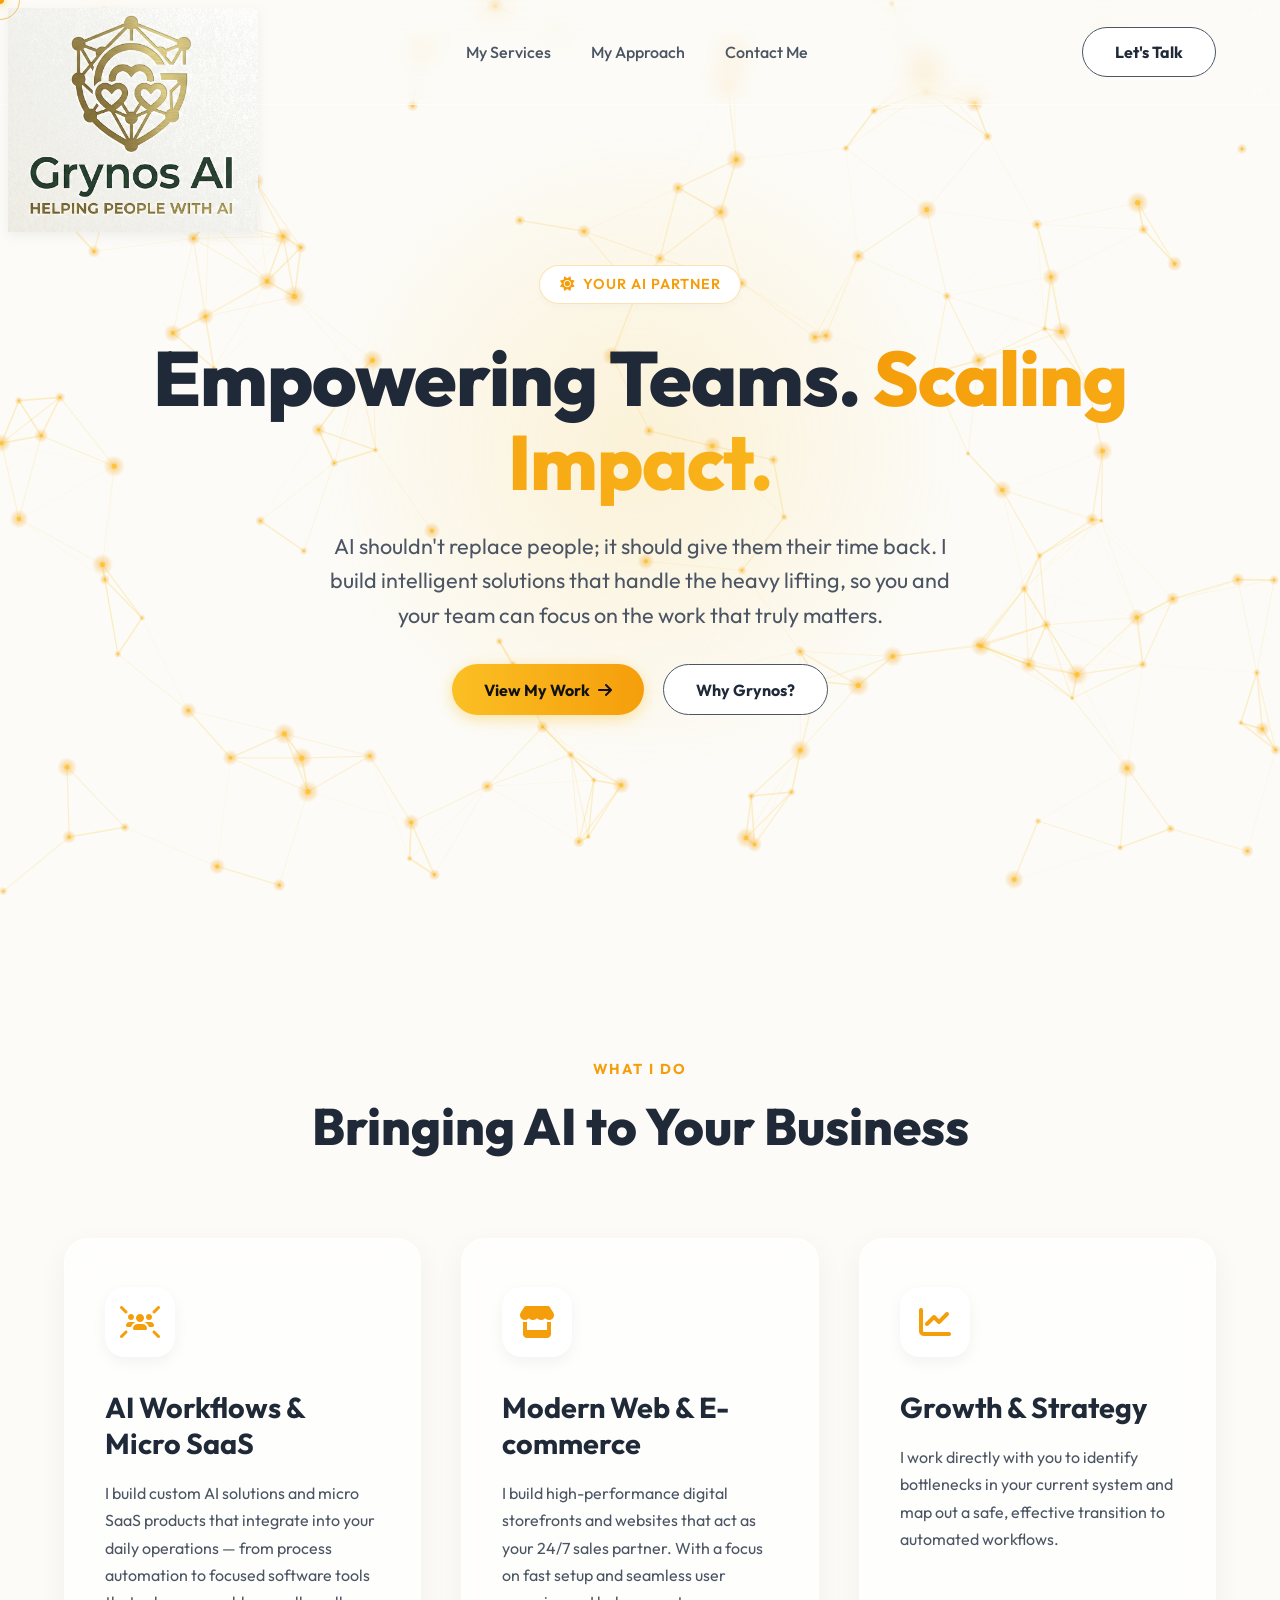
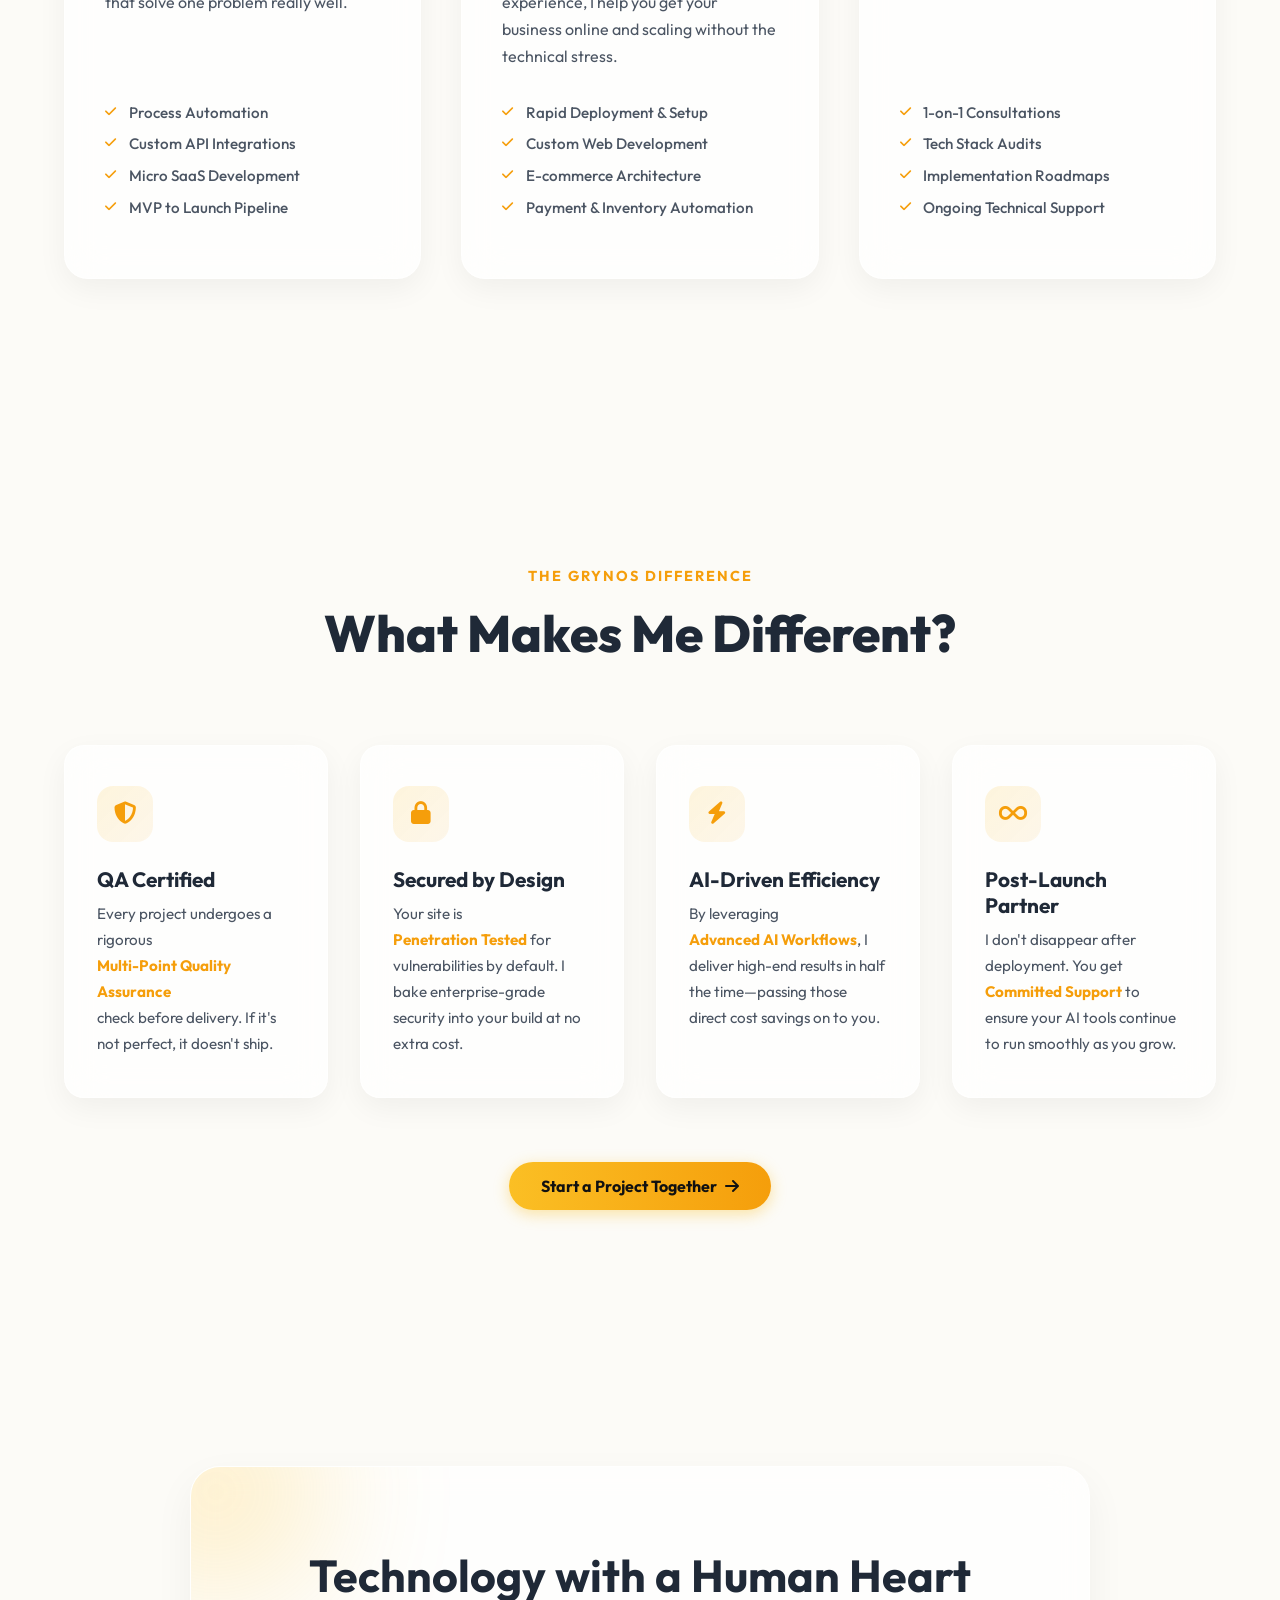
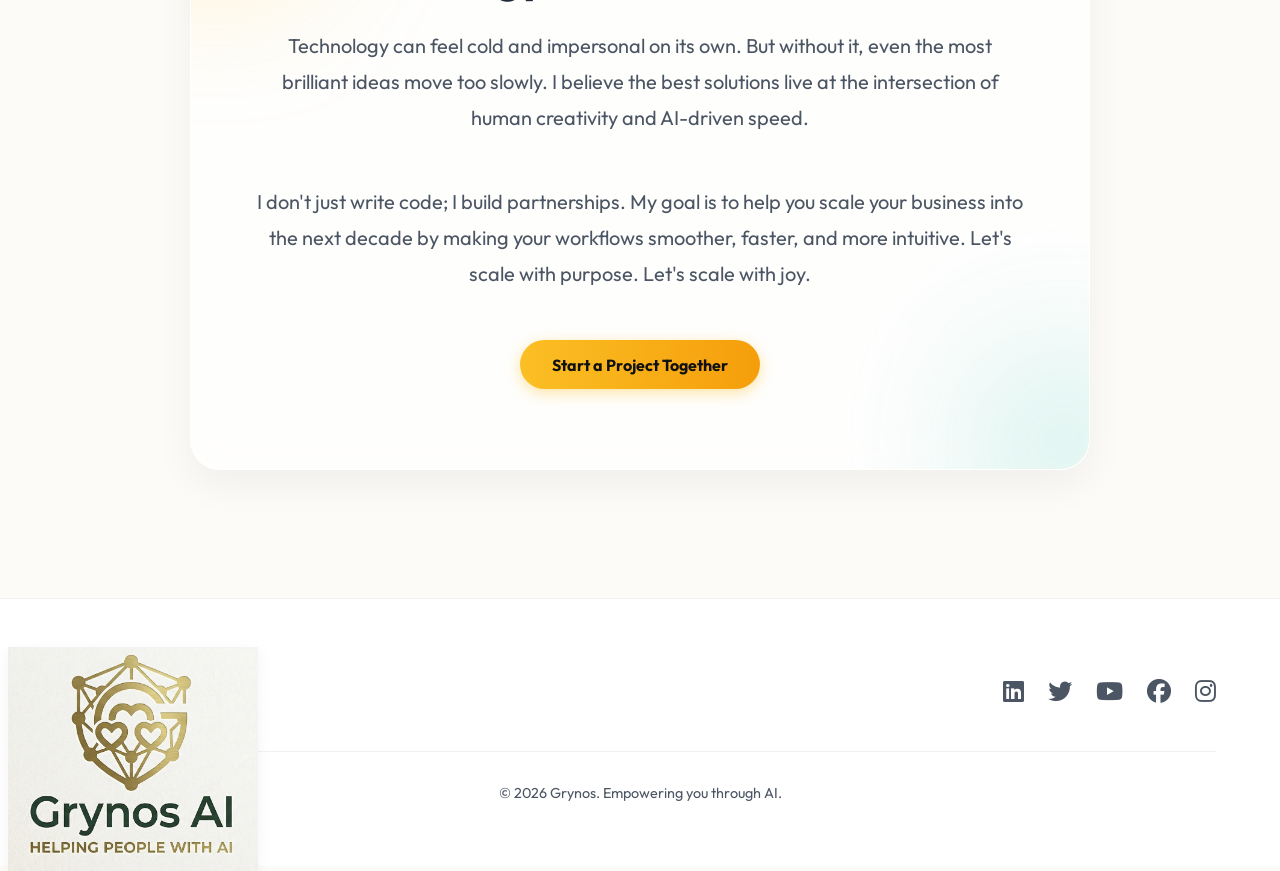
==== Grynos/index.html @ 3d921907 "feat: implemented fully transparent logo image asset and removed CSS blend mode hacks" ====
<!DOCTYPE html>
<html lang="en">

<head>
    <meta charset="UTF-8">
    <meta name="viewport" content="width=device-width, initial-scale=1.0">
    <title>Grynos | Helping People with AI</title>
    <meta name="description"
        content="Grynos helps businesses scale with custom AI automation, modern web development, and growth strategy. Build smarter, grow faster.">
    <meta name="author" content="Grynos">
    <!-- Open Graph -->
    <meta property="og:title" content="Grynos | Helping People with AI">
    <meta property="og:description"
        content="Custom AI automation, modern web development, and growth strategy to help your business scale.">
    <meta property="og:type" content="website">
    <meta property="og:url" content="https://grynos.info">
    <!-- Twitter Card -->
    <meta name="twitter:card" content="summary_large_image">
    <meta name="twitter:title" content="Grynos | Helping People with AI">
    <meta name="twitter:description"
        content="Custom AI automation, modern web development, and growth strategy to help your business scale.">
    <meta property="og:image" content="https://grynos.info/og-image.png">
    <meta name="twitter:image" content="https://grynos.info/og-image.png">
    <link rel="canonical" href="https://grynos.info">
    <link rel="icon" type="image/png" href="grynos-favicon-transparent.png">
    <meta name="keywords"
        content="AI automation, web development, micro SaaS, e-commerce, business growth, Philippines, AI consultant">
    <link rel="stylesheet" href="styles.css?v=5">
    <script type="application/ld+json">
    {
        "@context": "https://schema.org",
        "@type": "ProfessionalService",
        "name": "Grynos",
        "url": "https://grynos.info",
        "description": "Custom AI automation, modern web development, and growth strategy to help your business scale.",
        "serviceType": ["AI Automation", "Web Development", "Micro SaaS", "E-commerce", "Growth Strategy"],
        "areaServed": "Worldwide"
    }
    </script>
    <!-- Fonts -->
    <link href="https://fonts.googleapis.com/css2?family=Outfit:wght@300;400;500;600;700;800&display=swap"
        rel="stylesheet">
    <!-- Font Awesome -->
    <link rel="stylesheet" href="https://cdnjs.cloudflare.com/ajax/libs/font-awesome/6.4.0/css/all.min.css"
        integrity="sha512-iecdLmaskl7CVkqkXNQ/ZH/XLlvWZOJyj7Yy7tcenmpD1ypASozpmT/E0iPtmFIB46ZmdtAc9eNBvH0H/ZpiBw=="
        crossorigin="anonymous" referrerpolicy="no-referrer">
</head>

<body>
    <!-- Custom Cursor -->
    <div class="cursor-dot" id="cursor-dot"></div>
    <div class="cursor-halo" id="cursor-halo"></div>

    <!-- Background Canvas -->
    <canvas id="interactive-bg"></canvas>

    <!-- Navigation -->
    <nav id="navbar">
        <a href="/" class="logo hover-target">
            <img src="grynos-logo-transparent.png" alt="Grynos Logo" class="logo-img">
        </a>
        <div class="nav-links">
            <a href="#services" class="hover-target">My Services</a>
            <a href="#concept" class="hover-target">My Approach</a>
            <a href="#contact" class="hover-target">Contact Me</a>
        </div>
        <a href="#contact" class="btn btn-secondary hover-target">Let's Talk</a>
        <button class="hamburger" id="hamburger" aria-label="Toggle menu">
            <span></span>
            <span></span>
            <span></span>
        </button>
    </nav>

    <!-- Mobile Menu Overlay -->
    <div class="mobile-menu" id="mobile-menu">
        <a href="#services">My Services</a>
        <a href="#concept">My Approach</a>
        <a href="#contact">Contact Me</a>
        <a href="#contact" class="btn btn-primary">Let's Talk <i class="fa-solid fa-arrow-right"></i></a>
    </div>

    <!-- Hero Section -->
    <section class="hero">
        <div class="badge">
            <i class="fa-solid fa-sun"></i> Your AI Partner
        </div>
        <div id="hero-message-container" class="hover-target" title="Click to change message"
            style="user-select: none; transition: all 0.3s ease; padding-bottom: 2rem; display: flex; flex-direction: column; align-items: center; width: 100%;">
            <h1 id="hero-title">Empowering Teams. <span class="text-gradient">Scaling Impact.</span></h1>
            <p id="hero-subtitle" style="margin: 0 auto;">AI shouldn't replace people; it should give them their time
                back. I build intelligent solutions that handle the heavy lifting, so you and your team can focus on the
                work that truly matters.</p>
        </div>
        <div class="cta-group">
            <a href="#" id="view-work-btn" class="btn btn-primary hover-target">
                View My Work <i class="fa-solid fa-arrow-right"></i>
            </a>
            <a href="#concept" class="btn btn-secondary hover-target">
                Why Grynos?
            </a>
        </div>
    </section>

    <!-- Services Section -->
    <section class="services" id="services">
        <div class="section-header">
            <span class="section-subtitle">What I Do</span>
            <h2 class="section-title">Bringing AI to Your Business</h2>
        </div>

        <div class="services-grid">
            <!-- Service 1 -->
            <div class="service-card hover-target">
                <div class="icon-wrapper">
                    <i class="fa-solid fa-users-rays"></i>
                </div>
                <h3>AI Workflows & Micro SaaS</h3>
                <p>I build custom AI solutions and micro SaaS products that integrate into your daily operations — from
                    process automation to focused software tools that solve one problem really well.</p>
                <ul class="feature-list">
                    <li><i class="fa-solid fa-check"></i> Process Automation</li>
                    <li><i class="fa-solid fa-check"></i> Custom API Integrations</li>
                    <li><i class="fa-solid fa-check"></i> Micro SaaS Development</li>
                    <li><i class="fa-solid fa-check"></i> MVP to Launch Pipeline</li>
                </ul>
            </div>

            <!-- Service 2 -->
            <div class="service-card hover-target">
                <div class="icon-wrapper">
                    <i class="fa-solid fa-store"></i>
                </div>
                <h3>Modern Web & E-commerce</h3>
                <p>I build high-performance digital storefronts and websites that act as your 24/7 sales partner. With a
                    focus on fast setup and seamless user experience, I help you get your business online and scaling
                    without the technical stress.</p>
                <ul class="feature-list">
                    <li><i class="fa-solid fa-check"></i> Rapid Deployment & Setup</li>
                    <li><i class="fa-solid fa-check"></i> Custom Web Development</li>
                    <li><i class="fa-solid fa-check"></i> E-commerce Architecture</li>
                    <li><i class="fa-solid fa-check"></i> Payment & Inventory Automation</li>
                </ul>
            </div>

            <!-- Service 3 -->
            <div class="service-card hover-target">
                <div class="icon-wrapper">
                    <i class="fa-solid fa-chart-line"></i>
                </div>
                <h3>Growth & Strategy</h3>
                <p>I work directly with you to identify bottlenecks in your current system and map out a safe, effective
                    transition to automated workflows.</p>
                <ul class="feature-list">
                    <li><i class="fa-solid fa-check"></i> 1-on-1 Consultations</li>
                    <li><i class="fa-solid fa-check"></i> Tech Stack Audits</li>
                    <li><i class="fa-solid fa-check"></i> Implementation Roadmaps</li>
                    <li><i class="fa-solid fa-check"></i> Ongoing Technical Support</li>
                </ul>
            </div>
        </div>
    </section>

    <!-- Why Grynos Section -->
    <section class="concept-section" id="concept">
        <div class="section-header">
            <span class="section-subtitle">The Grynos Difference</span>
            <h2 class="section-title">What Makes Me Different?</h2>
        </div>

        <div class="diff-grid">
            <div class="diff-card hover-target">
                <div class="diff-icon">
                    <i class="fa-solid fa-shield-halved"></i>
                </div>
                <h3>QA Certified</h3>
                <p>Every project undergoes a rigorous <span class="diff-highlight">Multi-Point Quality Assurance</span>
                    check before delivery. If it's not perfect, it doesn't ship.</p>
            </div>

            <div class="diff-card hover-target">
                <div class="diff-icon">
                    <i class="fa-solid fa-lock"></i>
                </div>
                <h3>Secured by Design</h3>
                <p>Your site is <span class="diff-highlight">Penetration Tested</span> for vulnerabilities by default. I
                    bake enterprise-grade security into your build at no extra cost.</p>
            </div>

            <div class="diff-card hover-target">
                <div class="diff-icon">
                    <i class="fa-solid fa-bolt"></i>
                </div>
                <h3>AI-Driven Efficiency</h3>
                <p>By leveraging <span class="diff-highlight">Advanced AI Workflows</span>, I deliver high-end results
                    in half the time—passing those direct cost savings on to you.</p>
            </div>

            <div class="diff-card hover-target">
                <div class="diff-icon">
                    <i class="fa-solid fa-infinity"></i>
                </div>
                <h3>Post-Launch Partner</h3>
                <p>I don't disappear after deployment. You get <span class="diff-highlight">Committed Support</span> to
                    ensure your AI tools continue to run smoothly as you grow.</p>
            </div>
        </div>

        <div style="text-align: center; margin-top: 4rem;">
            <a href="#contact" class="btn btn-primary hover-target">Start a Project Together <i
                    class="fa-solid fa-arrow-right"></i></a>
        </div>
    </section>

    <!-- My Approach Section -->
    <section class="approach-section">
        <div class="approach-panel">
            <h2>Technology with a Human Heart</h2>
            <p>Technology can feel cold and impersonal on its own. But without it, even the most brilliant ideas move
                too slowly. I believe the best solutions live at the intersection of human creativity and AI-driven
                speed.</p>
            <p style="margin-bottom: 0;">I don't just write code; I build partnerships. My goal is to help you scale
                your business into the next decade by making your workflows smoother, faster, and more intuitive. Let's
                scale with purpose. Let's scale with joy.</p>
            <div style="margin-top: 3rem;">
                <a href="#contact" class="btn btn-primary hover-target">Start a Project Together</a>
            </div>
        </div>
    </section>

    <!-- Contact Section -->
    <section class="contact-section" id="contact">
        <div class="contact-container">
            <button class="contact-close" id="contact-close" aria-label="Close form">
                <i class="fa-solid fa-xmark"></i>
            </button>
            <div class="contact-header">
                <h2>Let’s Scale Your Vision 🚀</h2>
                <p>I’m here to handle the technology so you can focus on your growth. Tell me about your project, and
                    let’s see how we can build something great together.</p>
            </div>

            <form id="contact-form" name="contact" method="POST" data-netlify="true" data-netlify-honeypot="bot-field">
                <input type="hidden" name="form-name" value="contact">
                <p style="display:none"><label>Don't fill this out: <input name="bot-field"></label></p>
                <!-- Section 1: The Basics -->
                <div class="form-group">
                    <h3><span>1.</span> The Basics</h3>
                    <div class="form-row">
                        <div>
                            <label class="form-label">Name</label>
                            <input type="text" name="name" class="form-control" placeholder="John Doe" required>
                        </div>
                        <div>
                            <label class="form-label">Email Address</label>
                            <input type="email" name="email" class="form-control" placeholder="john@company.com"
                                required>
                        </div>
                    </div>
                    <div>
                        <label class="form-label">Business Name or Website <span
                                style="color: var(--text-muted); font-weight: 400; font-size: 0.85rem;">(If
                                applicable)</span></label>
                        <input type="text" name="business" class="form-control" placeholder="www.yourcompany.com">
                    </div>
                </div>

                <!-- Section 2: Your Project Goals -->
                <div class="form-group">
                    <h3><span>2.</span> Your Project Goals</h3>
                    <label class="form-label">What can I help you build?</label>
                    <span class="form-hint">Select all that apply</span>

                    <label class="custom-option">
                        Custom Web Development (The Essential / Growth / Flagship)
                        <input type="checkbox" name="goals" value="web_dev">
                        <span class="checkmark"></span>
                    </label>

                    <label class="custom-option">
                        E-commerce Engine (The Boutique / Marketplace / Enterprise)
                        <input type="checkbox" name="goals" value="ecommerce">
                        <span class="checkmark"></span>
                    </label>

                    <label class="custom-option">
                        AI Automation & Chatbots (The Concierge / Sales Pro / Strategist)
                        <input type="checkbox" name="goals" value="ai_automation">
                        <span class="checkmark"></span>
                    </label>

                    <label class="custom-option">
                        Full Digital Transformation (Web + AI Bundle)
                        <input type="checkbox" name="goals" value="full_transformation">
                        <span class="checkmark"></span>
                    </label>
                </div>

                <!-- Section 3: Tech Headache -->
                <div class="form-group">
                    <h3><span>3.</span> Your Biggest "Tech Headache"</h3>
                    <label class="form-label">What is holding you back right now?</label>
                    <span class="form-hint">e.g., "I'm spending too much time on manual tasks" or "I need a site that
                        actually converts."</span>
                    <textarea name="challenge" class="form-control"
                        placeholder="Tell me about your current challenges..." required></textarea>
                </div>

                <!-- Section 4: Logistics & Investment -->
                <div class="form-group">
                    <h3><span>4.</span> Logistics & Investment</h3>

                    <div style="margin-bottom: 1.5rem;">
                        <label class="form-label">Target Launch Date</label>
                        <span class="form-hint">e.g., Within 2 weeks, 1 month, or just exploring</span>
                        <input type="text" name="timeline" class="form-control" placeholder="I'm aiming for..."
                            required>
                    </div>

                    <div>
                        <label class="form-label">Ideal Investment Range</label>

                        <label class="custom-option radio">
                            ₱20,000 – ₱40,000
                            <input type="radio" name="budget" value="20-40" required>
                            <span class="checkmark"></span>
                        </label>

                        <label class="custom-option radio">
                            ₱40,000 – ₱70,000
                            <input type="radio" name="budget" value="40-70">
                            <span class="checkmark"></span>
                        </label>

                        <label class="custom-option radio">
                            ₱70,000+
                            <input type="radio" name="budget" value="70+">
                            <span class="checkmark"></span>
                        </label>
                    </div>
                </div>

                <!-- Section 5: Final Thoughts -->
                <div class="form-group" style="margin-bottom: 3rem;">
                    <h3><span>5.</span> Final Thoughts</h3>
                    <label class="form-label">Anything else I should know about your vision?</label>
                    <textarea name="notes" class="form-control"
                        placeholder="Any specific features, inspirations, or questions?"></textarea>
                </div>

                <div style="text-align: center;">
                    <button type="submit" class="btn btn-primary hover-target"
                        style="padding: 1.2rem 3rem; font-size: 1.1rem; width: 100%;">
                        Launch Your Vision <i class="fa-solid fa-rocket" style="margin-left: 0.5rem;"></i>
                    </button>
                </div>
            </form>

            <!-- Success Message (Hidden by default) -->
            <div id="success-message"
                style="display: none; text-align: center; padding: 3rem 2rem; background: rgba(251, 191, 36, 0.1); border: 1px solid rgba(245, 158, 11, 0.3); border-radius: 20px; animation: fadeInUp 0.5s ease;">
                <i class="fa-solid fa-circle-check"
                    style="font-size: 4rem; color: var(--accent-2); margin-bottom: 1.5rem;"></i>
                <h3 style="font-size: 2rem; color: var(--text-main); margin-bottom: 1rem;">Salamat!</h3>
                <p
                    style="font-size: 1.1rem; color: var(--text-muted); line-height: 1.6; max-width: 500px; margin: 0 auto;">
                    I’ve received your details. I’ll review your goals and get back to you within 24–48 hours so we can
                    start scaling joyfully.
                </p>
            </div>

            <!-- Error Message (Hidden by default) -->
            <div id="error-message"
                style="display: none; text-align: center; padding: 3rem 2rem; background: rgba(239, 68, 68, 0.1); border: 1px solid rgba(239, 68, 68, 0.3); border-radius: 20px; animation: fadeInUp 0.5s ease;">
                <i class="fa-solid fa-circle-exclamation"
                    style="font-size: 4rem; color: #ef4444; margin-bottom: 1.5rem;"></i>
                <h3 style="font-size: 2rem; color: var(--text-main); margin-bottom: 1rem;">Oops!</h3>
                <p
                    style="font-size: 1.1rem; color: var(--text-muted); line-height: 1.6; max-width: 500px; margin: 0 auto; margin-bottom: 1.5rem;">
                    Something went wrong while sending your details. Please check your connection or try again later.
                </p>
                <button id="retry-btn" class="btn btn-secondary hover-target">
                    Try Again
                </button>
            </div>
        </div>
    </section>

    <!-- Portfolio Modal -->
    <div class="service-modal-overlay" id="portfolio-modal-overlay">
        <div class="service-modal">
            <button class="service-modal-close" id="portfolio-modal-close" aria-label="Close modal">
                <i class="fa-solid fa-xmark"></i>
            </button>
            <div class="service-modal-icon">
                <i class="fa-solid fa-briefcase"></i>
            </div>
            <h3>My Work</h3>
            <p class="modal-desc">A selection of projects I've built for clients. Click any project to view it live.</p>
            <div class="portfolio-grid" id="portfolio-grid"></div>
            <div style="text-align: center;">
                <a href="#" class="btn btn-primary hover-target" id="portfolio-close-btn">
                    Close
                </a>
            </div>
        </div>
    </div>

    <!-- Service Modal -->
    <div class="service-modal-overlay" id="service-modal-overlay">
        <div class="service-modal">
            <button class="service-modal-close" id="service-modal-close" aria-label="Close modal">
                <i class="fa-solid fa-xmark"></i>
            </button>
            <div class="service-modal-icon" id="modal-icon"></div>
            <h3 id="modal-title"></h3>
            <p class="modal-desc" id="modal-desc"></p>
            <div class="rate-card" id="modal-rates"></div>
            <ul class="modal-features" id="modal-features"></ul>
            <div style="text-align: center;">
                <a href="#contact" class="btn btn-primary hover-target" id="modal-cta">
                    Get Started <i class="fa-solid fa-arrow-right"></i>
                </a>
            </div>
        </div>
    </div>

    <!-- Footer -->
    <footer>
        <div class="footer-top">
            <a href="/" class="logo hover-target">
                <img src="grynos-logo-2.jpg" alt="Grynos Logo" class="logo-img">
            </a>
            <div class="social-links">
                <a href="https://www.linkedin.com/in/paulo-yanga-435130242" target="_blank" rel="noopener noreferrer"
                    class="hover-target"><i class="fa-brands fa-linkedin"></i></a>
                <a href="#" class="hover-target"><i class="fa-brands fa-twitter"></i></a>
                <a href="#" class="hover-target"><i class="fa-brands fa-youtube"></i></a>
                <a href="#" class="hover-target"><i class="fa-brands fa-facebook"></i></a>
                <a href="#" class="hover-target"><i class="fa-brands fa-instagram"></i></a>
            </div>
        </div>
        <div class="footer-bottom">
            <p>&copy; 2026 Grynos. Empowering you through AI.</p>
        </div>
    </footer>

    <script src="script.js" defer></script>
</body>

</html>
---- Grynos/styles.css ----
/* Modern CSS Reset and Base Styles */
:root {
    /* Light, warm, friendly theme */
    --bg-color: #fcfbf7;
    --text-main: #1f2937;
    /* Dark cool gray for text readability */
    --text-muted: #4b5563;
    --accent-1: #fbbf24;
    /* Warm friendly yellow */
    --accent-2: #f59e0b;
    /* Amber/Orange */
    --accent-3: #14b8a6;
    /* Teal accent */

    /* Glassmorphism optimized for light mode */
    --glass-bg: rgba(255, 255, 255, 0.7);
    --glass-border: rgba(255, 255, 255, 0.6);
    --glass-shadow: rgba(0, 0, 0, 0.05);
}

* {
    margin: 0;
    padding: 0;
    box-sizing: border-box;
    font-family: 'Outfit', -apple-system, BlinkMacSystemFont, "Segoe UI", Roboto, sans-serif;
    cursor: none;
    /* Custom cursor */
}

body {
    background-color: var(--bg-color);
    color: var(--text-main);
    overflow-x: hidden;
    min-height: 100vh;
    scroll-behavior: smooth;
}

/* WebGL/Canvas Background */
#interactive-bg {
    position: fixed;
    top: 0;
    left: 0;
    width: 100%;
    height: 100%;
    z-index: -1;
    pointer-events: none;
}

/* Custom Cursor */
.cursor-dot,
.cursor-halo {
    position: fixed;
    top: 0;
    left: 0;
    transform: translate(-50%, -50%);
    border-radius: 50%;
    z-index: 9999;
    pointer-events: none;
}

.cursor-dot {
    width: 8px;
    height: 8px;
    background-color: var(--accent-2);
    box-shadow: 0 0 10px var(--accent-1);
}

.cursor-halo {
    width: 40px;
    height: 40px;
    border: 1px solid rgba(245, 158, 11, 0.6);
    transition: width 0.3s ease, height 0.3s ease, background-color 0.3s ease, border-color 0.3s ease;
}

.cursor-halo.active {
    width: 60px;
    height: 60px;
    background-color: rgba(251, 191, 36, 0.1);
    border-color: var(--accent-2);
    backdrop-filter: blur(2px);
}

/* Navbar */
nav {
    display: flex;
    justify-content: space-between;
    align-items: center;
    padding: 1.5rem 5%;
    position: fixed;
    width: 100%;
    top: 0;
    z-index: 100;
    backdrop-filter: blur(12px);
    -webkit-backdrop-filter: blur(12px);
    border-bottom: 1px solid var(--glass-border);
    transition: padding 0.3s ease, background 0.3s ease, box-shadow 0.3s;
}

nav.scrolled {
    padding: 1rem 5%;
    background: rgba(255, 255, 255, 0.85);
    box-shadow: 0 4px 20px rgba(0, 0, 0, 0.03);
}

.logo {
    display: flex;
    align-items: center;
    text-decoration: none;
    transition: opacity 0.3s ease;
    margin: 0;
    position: relative;
    height: 3.5rem;
    /* Exactly lock structural height to standard navbar sizes */
    width: 8rem;
    /* Reserve appropriate horizontal space for the offset graphic */
}

.logo:hover {
    opacity: 0.9;
}

.logo-img {
    position: absolute;
    top: -1rem;
    /* Mathematically place it relative to the locked container, 0.5rem below the window ceiling (given nav padding is 1.5rem) */
    left: -3.5rem;
    /* Draw it elegantly off to the left */
    height: 14rem;
    /* Massive scale without warping ANY nav flex boundaries */
    width: auto;
    object-fit: contain;
    /* No longer need mix-blend-mode: multiply since the image itself is naturally transparent now */
    filter: drop-shadow(0 4px 6px rgba(0, 0, 0, 0.05));
    /* Optional subtle shadow to lift it off the background */

    transition: transform 0.3s ease, filter 0.3s ease;
}

.logo:hover .logo-img {
    transform: translateY(0.25rem);
    /* Elegant subtle hop entirely preserved */
    filter: drop-shadow(0 6px 10px rgba(0, 0, 0, 0.08));
}

.nav-links {
    display: flex;
    gap: 2.5rem;
}

.nav-links a {
    color: var(--text-muted);
    text-decoration: none;
    font-size: 1rem;
    font-weight: 500;
    transition: color 0.3s, text-shadow 0.3s;
    position: relative;
}

.nav-links a:hover {
    color: var(--accent-2);
}

.nav-links a::after {
    content: '';
    position: absolute;
    bottom: -5px;
    left: 0;
    width: 0%;
    height: 2px;
    background: linear-gradient(90deg, var(--accent-1), var(--accent-2));
    transition: width 0.3s ease;
    border-radius: 2px;
}

.nav-links a:hover::after {
    width: 100%;
}

/* Buttons */
.btn {
    padding: 0.9rem 2rem;
    border-radius: 50px;
    text-decoration: none;
    font-weight: 700;
    font-size: 1rem;
    transition: all 0.4s cubic-bezier(0.175, 0.885, 0.32, 1.275);
    display: inline-flex;
    align-items: center;
    justify-content: center;
    gap: 0.5rem;
    position: relative;
    overflow: hidden;
    border: none;
}

.btn-primary {
    background: linear-gradient(90deg, var(--accent-1), var(--accent-2));
    color: #111;
    box-shadow: 0 4px 15px rgba(251, 191, 36, 0.4);
}

.btn-primary::before {
    content: '';
    position: absolute;
    top: 0;
    left: -100%;
    width: 100%;
    height: 100%;
    background: linear-gradient(90deg, transparent, rgba(255, 255, 255, 0.4), transparent);
    transition: left 0.5s;
}

.btn-primary:hover::before {
    left: 100%;
}

.btn-primary:hover {
    transform: translateY(-3px) scale(1.02);
    box-shadow: 0 10px 25px rgba(245, 158, 11, 0.5);
}

.btn-secondary {
    background: white;
    color: var(--text-main);
    border: 1px solid var(--text-muted);
}

.btn-secondary:hover {
    background: #f3f4f6;
    transform: translateY(-3px);
    border-color: var(--accent-2);
}

/* Hero Section */
.hero {
    min-height: 100vh;
    display: flex;
    flex-direction: column;
    justify-content: center;
    align-items: center;
    text-align: center;
    padding: 0 5%;
    position: relative;
    padding-top: 5rem;
}

.hero::before {
    content: '';
    position: absolute;
    top: 50%;
    left: 50%;
    transform: translate(-50%, -50%);
    width: 60vw;
    height: 60vw;
    background: radial-gradient(circle, rgba(251, 191, 36, 0.15) 0%, transparent 60%);
    z-index: -1;
    pointer-events: none;
}

.badge {
    display: inline-flex;
    align-items: center;
    gap: 0.5rem;
    padding: 0.6rem 1.2rem;
    background: white;
    border: 1px solid rgba(245, 158, 11, 0.3);
    border-radius: 30px;
    font-size: 0.9rem;
    font-weight: 600;
    color: var(--accent-2);
    margin-bottom: 2rem;
    animation: fadeInDown 1s ease forwards;
    letter-spacing: 1px;
    text-transform: uppercase;
    box-shadow: 0 4px 6px rgba(0, 0, 0, 0.02);
}

.badge i {
    animation: pulseGlow 2s infinite;
}

.hero h1 {
    font-size: clamp(3rem, 6vw, 5.5rem);
    line-height: 1.1;
    font-weight: 800;
    max-width: 1000px;
    margin-bottom: 1.5rem;
    letter-spacing: -1px;
    animation: fadeInUp 1s ease forwards 0.2s;
    opacity: 0;
    position: relative;
}

.text-gradient {
    background: linear-gradient(to right, var(--accent-2), var(--accent-1), var(--accent-3));
    background-size: 300% auto;
    background-clip: text;
    -webkit-background-clip: text;
    -webkit-text-fill-color: transparent;
    animation: gradientMove 5s ease infinite alternate;
}

.hero p {
    font-size: clamp(1.1rem, 2vw, 1.35rem);
    color: var(--text-muted);
    max-width: 650px;
    margin-bottom: 3.5rem;
    line-height: 1.6;
    animation: fadeInUp 1s ease forwards 0.4s;
    opacity: 0;
}

.cta-group {
    display: flex;
    gap: 1.2rem;
    animation: fadeInUp 1s ease forwards 0.6s;
    opacity: 0;
}

/* Services Section */
.services {
    padding: 10rem 5%;
    position: relative;
}

.section-header {
    text-align: center;
    margin-bottom: 5rem;
}

.section-subtitle {
    color: var(--accent-2);
    font-weight: 700;
    letter-spacing: 2px;
    text-transform: uppercase;
    font-size: 0.9rem;
    margin-bottom: 1rem;
    display: block;
}

.section-title {
    font-size: clamp(2.5rem, 4vw, 3.5rem);
    font-weight: 800;
    color: var(--text-main);
}

.services-grid {
    display: grid;
    grid-template-columns: repeat(auto-fit, minmax(320px, 1fr));
    gap: 2.5rem;
    max-width: 1200px;
    margin: 0 auto;
    perspective: 1000px;
}

.service-card {
    background: var(--glass-bg);
    border: 1px solid var(--glass-border);
    border-radius: 24px;
    padding: 3rem 2.5rem;
    position: relative;
    transform-style: preserve-3d;
    transition: all 0.5s ease;
    backdrop-filter: blur(20px);
    overflow: hidden;
    display: flex;
    flex-direction: column;
    box-shadow: 0 10px 30px var(--glass-shadow);
}

.service-card::after {
    content: '';
    position: absolute;
    top: 0;
    left: 0;
    width: 100%;
    height: 100%;
    background: linear-gradient(135deg, rgba(255, 255, 255, 0.4) 0%, transparent 100%);
    opacity: 0;
    transition: opacity 0.5s;
    pointer-events: none;
}

.service-card:hover {
    border-color: rgba(245, 158, 11, 0.3);
    transform: translateY(-10px) rotateX(2deg) rotateY(2deg);
    box-shadow: 0 20px 40px rgba(0, 0, 0, 0.08),
        0 0 40px rgba(251, 191, 36, 0.1) inset;
}

.service-card:hover::after {
    opacity: 1;
}

.icon-wrapper {
    width: 70px;
    height: 70px;
    border-radius: 20px;
    background: white;
    border: 1px solid var(--glass-border);
    display: flex;
    align-items: center;
    justify-content: center;
    font-size: 2rem;
    margin-bottom: 2rem;
    color: var(--accent-2);
    transition: all 0.5s ease;
    position: relative;
    overflow: hidden;
    box-shadow: 0 5px 15px rgba(0, 0, 0, 0.05);
}

.service-card:hover .icon-wrapper {
    background: linear-gradient(135deg, var(--accent-1), var(--accent-2));
    color: white;
    transform: scale(1.1) translateZ(20px);
    border-color: transparent;
}

.service-card h3 {
    font-size: 1.8rem;
    margin-bottom: 1.2rem;
    font-weight: 700;
    transition: transform 0.5s ease;
    color: var(--text-main);
}

.service-card:hover h3 {
    transform: translateZ(30px);
}

.service-card p {
    color: var(--text-muted);
    line-height: 1.7;
    margin-bottom: 2rem;
    flex-grow: 1;
    transition: transform 0.5s ease;
}

.service-card:hover p {
    transform: translateZ(20px);
}

.feature-list {
    list-style: none;
    transition: transform 0.5s ease;
}

.service-card:hover .feature-list {
    transform: translateZ(10px);
}

.feature-list li {
    display: flex;
    align-items: center;
    gap: 0.8rem;
    color: var(--text-muted);
    margin-bottom: 0.8rem;
    font-size: 0.95rem;
    font-weight: 500;
}

.feature-list li i {
    color: var(--accent-2);
    font-size: 0.8rem;
}

/* Demo Concept Section */
.concept-section {
    padding: 8rem 5%;
}

.diff-grid {
    display: grid;
    grid-template-columns: repeat(auto-fit, minmax(260px, 1fr));
    gap: 2rem;
    max-width: 1200px;
    margin: 0 auto;
}

.diff-card {
    background: var(--glass-bg);
    border: 1px solid var(--glass-border);
    border-radius: 20px;
    padding: 2.5rem 2rem;
    backdrop-filter: blur(20px);
    box-shadow: 0 10px 30px var(--glass-shadow);
    transition: all 0.4s ease;
    position: relative;
    overflow: hidden;
}

.diff-card::before {
    content: '';
    position: absolute;
    top: 0;
    left: 0;
    width: 4px;
    height: 0;
    background: linear-gradient(180deg, var(--accent-1), var(--accent-2));
    border-radius: 0 2px 2px 0;
    transition: height 0.4s ease;
}

.diff-card:hover::before {
    height: 100%;
}

.diff-card:hover {
    transform: translateY(-6px);
    border-color: rgba(245, 158, 11, 0.25);
    box-shadow: 0 20px 40px rgba(0, 0, 0, 0.08);
}

.diff-icon {
    width: 56px;
    height: 56px;
    border-radius: 16px;
    background: linear-gradient(135deg, rgba(251, 191, 36, 0.15), rgba(245, 158, 11, 0.08));
    display: flex;
    align-items: center;
    justify-content: center;
    font-size: 1.4rem;
    color: var(--accent-2);
    margin-bottom: 1.5rem;
    transition: all 0.4s ease;
}

.diff-card:hover .diff-icon {
    background: linear-gradient(135deg, var(--accent-1), var(--accent-2));
    color: white;
    transform: scale(1.08);
}

.diff-card h3 {
    font-size: 1.3rem;
    font-weight: 700;
    color: var(--text-main);
    margin-bottom: 0.6rem;
}

.diff-card .diff-highlight {
    display: inline-block;
    font-weight: 700;
    color: var(--accent-2);
}

.diff-card p {
    color: var(--text-muted);
    line-height: 1.7;
    font-size: 0.95rem;
}


/* Contact Form Overlay */
.contact-section {
    position: fixed;
    inset: 0;
    background: rgba(0, 0, 0, 0.4);
    backdrop-filter: blur(8px);
    -webkit-backdrop-filter: blur(8px);
    z-index: 300;
    display: flex;
    justify-content: center;
    align-items: center;
    padding: 2rem;
    opacity: 0;
    pointer-events: none;
    transition: opacity 0.3s ease;
}

.contact-section.active {
    opacity: 1;
    pointer-events: auto;
}

.contact-container {
    max-width: 800px;
    width: 100%;
    max-height: 90vh;
    overflow-y: auto;
    background: var(--glass-bg);
    border: 1px solid var(--glass-border);
    border-radius: 24px;
    padding: 4rem;
    backdrop-filter: blur(20px);
    box-shadow: 0 25px 60px rgba(0, 0, 0, 0.12);
    transform: scale(0.9) translateY(20px);
    transition: transform 0.4s cubic-bezier(0.16, 1, 0.3, 1);
    position: relative;
}

.contact-section.active .contact-container {
    transform: scale(1) translateY(0);
}

.contact-close {
    position: absolute;
    top: 1.2rem;
    right: 1.2rem;
    width: 36px;
    height: 36px;
    border-radius: 50%;
    border: 1px solid rgba(0, 0, 0, 0.1);
    background: white;
    display: flex;
    align-items: center;
    justify-content: center;
    font-size: 1.1rem;
    color: var(--text-muted);
    transition: all 0.3s ease;
    z-index: 1;
}

.contact-close:hover {
    background: var(--accent-2);
    color: white;
    border-color: transparent;
}

.contact-header {
    text-align: center;
    margin-bottom: 3rem;
}

.contact-header h2 {
    font-size: clamp(2rem, 4vw, 3rem);
    color: var(--text-main);
    margin-bottom: 1rem;
}

.contact-header p {
    color: var(--text-muted);
    font-size: 1.1rem;
    line-height: 1.6;
}

.form-group {
    margin-bottom: 2.5rem;
}

.form-group h3 {
    font-size: 1.3rem;
    color: var(--text-main);
    margin-bottom: 1.5rem;
    padding-bottom: 0.5rem;
    border-bottom: 2px solid rgba(245, 158, 11, 0.2);
}

.form-group h3 span {
    color: var(--accent-2);
    margin-right: 0.5rem;
}

.form-label {
    display: block;
    margin-bottom: 0.5rem;
    color: var(--text-main);
    font-weight: 600;
    font-size: 0.95rem;
}

.form-row {
    display: grid;
    grid-template-columns: 1fr 1fr;
    gap: 1.5rem;
    margin-bottom: 1.5rem;
}

.form-control {
    width: 100%;
    padding: 1rem 1.2rem;
    background: rgba(255, 255, 255, 0.8);
    border: 1px solid rgba(0, 0, 0, 0.1);
    border-radius: 12px;
    font-family: inherit;
    font-size: 1rem;
    color: var(--text-main);
    transition: all 0.3s ease;
}

.form-control:focus {
    outline: none;
    border-color: var(--accent-2);
    box-shadow: 0 0 0 4px rgba(245, 158, 11, 0.1);
    background: white;
}

textarea.form-control {
    resize: vertical;
    min-height: 120px;
}

/* Custom Checkboxes and Radios */
.custom-option {
    display: block;
    position: relative;
    padding-left: 2.5rem;
    margin-bottom: 1rem;
    cursor: pointer;
    font-size: 1rem;
    color: var(--text-muted);
    user-select: none;
    transition: color 0.3s ease;
}

.custom-option:hover {
    color: var(--text-main);
}

.custom-option input {
    position: absolute;
    opacity: 0;
    cursor: pointer;
    height: 0;
    width: 0;
}

.checkmark {
    position: absolute;
    top: 0;
    left: 0;
    height: 24px;
    width: 24px;
    background-color: rgba(255, 255, 255, 0.8);
    border: 2px solid rgba(0, 0, 0, 0.15);
    border-radius: 6px;
    /* Box for checkbox */
    transition: all 0.3s ease;
}

.custom-option.radio .checkmark {
    border-radius: 50%;
    /* Circle for radio */
}

.custom-option:hover input~.checkmark {
    border-color: var(--accent-1);
}

.custom-option input:checked~.checkmark {
    background-color: var(--accent-2);
    border-color: var(--accent-2);
}

.checkmark:after {
    content: "";
    position: absolute;
    display: none;
}

.custom-option input:checked~.checkmark:after {
    display: block;
}

/* Checkbox checkmark icon */
.custom-option:not(.radio) .checkmark:after {
    left: 7px;
    top: 3px;
    width: 6px;
    height: 12px;
    border: solid white;
    border-width: 0 2px 2px 0;
    transform: rotate(45deg);
}

/* Radio inner circle */
.custom-option.radio .checkmark:after {
    top: 6px;
    left: 6px;
    width: 8px;
    height: 8px;
    border-radius: 50%;
    background: white;
}

.form-hint {
    display: block;
    font-size: 0.85rem;
    color: var(--text-muted);
    margin-top: 0.2rem;
    margin-bottom: 0.8rem;
    opacity: 0.8;
}

/* Footer */
footer {
    border-top: 1px solid rgba(0, 0, 0, 0.05);
    padding: 4rem 5%;
    display: flex;
    flex-direction: column;
    align-items: center;
    gap: 2rem;
    background: white;
}

.footer-top {
    display: flex;
    justify-content: space-between;
    align-items: center;
    width: 100%;
    max-width: 1200px;
}

.social-links {
    display: flex;
    gap: 1.5rem;
}

.social-links a {
    color: var(--text-muted);
    font-size: 1.5rem;
    transition: all 0.3s ease;
}

.social-links a:hover {
    color: var(--accent-2);
    transform: translateY(-3px);
}

.footer-bottom {
    width: 100%;
    max-width: 1200px;
    text-align: center;
    border-top: 1px solid rgba(0, 0, 0, 0.05);
    padding-top: 2rem;
    color: var(--text-muted);
    font-size: 0.9rem;
}

/* Animations */
@keyframes fadeInDown {
    from {
        opacity: 0;
        transform: translateY(-30px);
    }

    to {
        opacity: 1;
        transform: translateY(0);
    }
}

@keyframes fadeInUp {
    from {
        opacity: 0;
        transform: translateY(30px);
    }

    to {
        opacity: 1;
        transform: translateY(0);
    }
}

@keyframes gradientMove {
    0% {
        background-position: 0% 50%;
    }

    50% {
        background-position: 100% 50%;
    }

    100% {
        background-position: 0% 50%;
    }
}

@keyframes pulseGlow {
    0% {
        text-shadow: 0 0 5px var(--accent-1);
        opacity: 0.8;
    }

    50% {
        text-shadow: 0 0 15px var(--accent-1);
        opacity: 1;
    }

    100% {
        text-shadow: 0 0 5px var(--accent-1);
        opacity: 0.8;
    }
}

/* Hamburger Button */
.hamburger {
    display: none;
    flex-direction: column;
    justify-content: center;
    gap: 5px;
    width: 36px;
    height: 36px;
    background: none;
    border: none;
    padding: 4px;
    z-index: 201;
}

.hamburger span {
    display: block;
    width: 100%;
    height: 2.5px;
    background: var(--accent-2);
    border-radius: 2px;
    transition: all 0.3s ease;
    transform-origin: center;
}

.hamburger.active span:nth-child(1) {
    transform: translateY(7.5px) rotate(45deg);
}

.hamburger.active span:nth-child(2) {
    opacity: 0;
}

.hamburger.active span:nth-child(3) {
    transform: translateY(-7.5px) rotate(-45deg);
}

/* Mobile Menu Overlay */
.mobile-menu {
    position: fixed;
    top: 0;
    right: 0;
    width: 100%;
    height: 100vh;
    background: rgba(252, 251, 247, 0.95);
    backdrop-filter: blur(20px);
    -webkit-backdrop-filter: blur(20px);
    z-index: 200;
    display: flex;
    flex-direction: column;
    justify-content: center;
    align-items: center;
    gap: 2rem;
    opacity: 0;
    pointer-events: none;
    transform: translateX(30px);
    transition: all 0.4s cubic-bezier(0.16, 1, 0.3, 1);
}

.mobile-menu.active {
    opacity: 1;
    pointer-events: auto;
    transform: translateX(0);
}

.mobile-menu a {
    color: var(--text-main);
    text-decoration: none;
    font-size: 1.5rem;
    font-weight: 600;
    padding: 0.8rem 1.5rem;
    border-radius: 12px;
    transition: all 0.3s ease;
}

.mobile-menu a:hover {
    color: var(--accent-2);
    background: rgba(245, 158, 11, 0.08);
}

.mobile-menu .btn-primary {
    margin-top: 1rem;
    padding: 1rem 2.5rem;
    font-size: 1.1rem;
}

/* My Approach Section */
.approach-section {
    padding: 8rem 5%;
    display: flex;
    justify-content: center;
}

.approach-panel {
    background: var(--glass-bg);
    border: 1px solid var(--glass-border);
    border-radius: 30px;
    padding: 5rem 4rem;
    max-width: 900px;
    text-align: center;
    backdrop-filter: blur(20px);
    position: relative;
    overflow: hidden;
    box-shadow: 0 15px 40px rgba(0, 0, 0, 0.05);
}

.approach-panel::before {
    content: '';
    position: absolute;
    top: -50px;
    left: -50px;
    width: 150px;
    height: 150px;
    background: var(--accent-1);
    filter: blur(80px);
    opacity: 0.5;
    border-radius: 50%;
}

.approach-panel::after {
    content: '';
    position: absolute;
    bottom: -50px;
    right: -50px;
    width: 150px;
    height: 150px;
    background: var(--accent-3);
    filter: blur(80px);
    opacity: 0.3;
    border-radius: 50%;
}

.approach-panel h2 {
    font-size: 2.8rem;
    margin-bottom: 1.5rem;
    position: relative;
    z-index: 1;
    color: var(--text-main);
}

.approach-panel p {
    color: var(--text-muted);
    font-size: 1.25rem;
    line-height: 1.8;
    margin-bottom: 3rem;
    position: relative;
    z-index: 1;
}

/* Portfolio Modal */
.portfolio-grid {
    display: grid;
    grid-template-columns: repeat(auto-fit, minmax(200px, 1fr));
    gap: 1.2rem;
    margin-bottom: 2rem;
}

.portfolio-card {
    background: white;
    border: 1px solid rgba(0, 0, 0, 0.08);
    border-radius: 16px;
    padding: 1.5rem;
    text-align: center;
    transition: all 0.3s ease;
    text-decoration: none;
    display: block;
}

.portfolio-card:hover {
    border-color: var(--accent-2);
    box-shadow: 0 8px 24px rgba(245, 158, 11, 0.12);
    transform: translateY(-4px);
}

.portfolio-card-icon {
    width: 50px;
    height: 50px;
    border-radius: 14px;
    background: linear-gradient(135deg, rgba(251, 191, 36, 0.15), rgba(245, 158, 11, 0.08));
    display: flex;
    align-items: center;
    justify-content: center;
    font-size: 1.3rem;
    color: var(--accent-2);
    margin: 0 auto 1rem;
}

.portfolio-card h4 {
    font-size: 1rem;
    font-weight: 700;
    color: var(--text-main);
    margin-bottom: 0.4rem;
}

.portfolio-card p {
    font-size: 0.85rem;
    color: var(--text-muted);
    line-height: 1.5;
}

.portfolio-card .portfolio-tag {
    display: inline-block;
    margin-top: 0.8rem;
    padding: 0.25rem 0.8rem;
    border-radius: 20px;
    font-size: 0.75rem;
    font-weight: 600;
    background: rgba(245, 158, 11, 0.1);
    color: var(--accent-2);
}

/* Service Modal */
.service-modal-overlay {
    position: fixed;
    inset: 0;
    background: rgba(0, 0, 0, 0.4);
    backdrop-filter: blur(8px);
    -webkit-backdrop-filter: blur(8px);
    z-index: 300;
    display: flex;
    justify-content: center;
    align-items: center;
    padding: 2rem;
    opacity: 0;
    pointer-events: none;
    transition: opacity 0.3s ease;
}

.service-modal-overlay.active {
    opacity: 1;
    pointer-events: auto;
}

.service-modal {
    background: var(--glass-bg);
    border: 1px solid var(--glass-border);
    border-radius: 24px;
    padding: 3rem;
    max-width: 700px;
    width: 100%;
    max-height: 85vh;
    overflow-y: auto;
    backdrop-filter: blur(20px);
    box-shadow: 0 25px 60px rgba(0, 0, 0, 0.12);
    transform: scale(0.9) translateY(20px);
    transition: transform 0.4s cubic-bezier(0.16, 1, 0.3, 1);
    position: relative;
}

.service-modal-overlay.active .service-modal {
    transform: scale(1) translateY(0);
}

.service-modal-close {
    position: absolute;
    top: 1.2rem;
    right: 1.2rem;
    width: 36px;
    height: 36px;
    border-radius: 50%;
    border: 1px solid rgba(0, 0, 0, 0.1);
    background: white;
    display: flex;
    align-items: center;
    justify-content: center;
    font-size: 1.1rem;
    color: var(--text-muted);
    transition: all 0.3s ease;
}

.service-modal-close:hover {
    background: var(--accent-2);
    color: white;
    border-color: transparent;
}

.service-modal-icon {
    width: 60px;
    height: 60px;
    border-radius: 16px;
    background: linear-gradient(135deg, var(--accent-1), var(--accent-2));
    display: flex;
    align-items: center;
    justify-content: center;
    font-size: 1.6rem;
    color: white;
    margin-bottom: 1.5rem;
}

.service-modal h3 {
    font-size: 2rem;
    font-weight: 800;
    color: var(--text-main);
    margin-bottom: 0.8rem;
}

.service-modal .modal-desc {
    color: var(--text-muted);
    line-height: 1.7;
    margin-bottom: 2rem;
    font-size: 1.05rem;
}

.rate-card {
    display: grid;
    grid-template-columns: repeat(auto-fit, minmax(180px, 1fr));
    gap: 1rem;
    margin-bottom: 2rem;
}

.rate-tier {
    background: white;
    border: 1px solid rgba(0, 0, 0, 0.08);
    border-radius: 16px;
    padding: 1.5rem;
    text-align: center;
    transition: all 0.3s ease;
}

.rate-tier:hover {
    border-color: var(--accent-2);
    box-shadow: 0 8px 24px rgba(245, 158, 11, 0.12);
    transform: translateY(-4px);
}

.rate-tier.featured {
    border-color: var(--accent-2);
    background: linear-gradient(135deg, rgba(251, 191, 36, 0.08), rgba(245, 158, 11, 0.04));
}

.rate-tier-name {
    font-weight: 700;
    font-size: 0.85rem;
    text-transform: uppercase;
    letter-spacing: 1px;
    color: var(--accent-2);
    margin-bottom: 0.5rem;
}

.rate-tier-price {
    font-size: 1.6rem;
    font-weight: 800;
    color: var(--text-main);
    margin-bottom: 0.3rem;
}

.rate-original-price {
    text-decoration: line-through;
    opacity: 0.45;
    font-size: 0.85em;
}

.rate-free-badge {
    display: inline-block;
    background: linear-gradient(135deg, #10b981, #059669);
    color: white;
    font-size: 0.75em;
    font-weight: 800;
    padding: 0.15em 0.6em;
    border-radius: 6px;
    letter-spacing: 0.05em;
    vertical-align: middle;
}

.rate-half-badge {
    display: inline-block;
    background: linear-gradient(135deg, var(--accent-1), var(--accent-2));
    color: white;
    font-size: 0.75em;
    font-weight: 800;
    padding: 0.15em 0.6em;
    border-radius: 6px;
    letter-spacing: 0.05em;
    vertical-align: middle;
}

.rate-tier-desc {
    font-size: 0.85rem;
    color: var(--text-muted);
    line-height: 1.5;
}

.service-modal .modal-features {
    list-style: none;
    margin-bottom: 2rem;
}

.service-modal .modal-features li {
    display: flex;
    align-items: center;
    gap: 0.8rem;
    color: var(--text-muted);
    margin-bottom: 0.7rem;
    font-size: 0.95rem;
}

.service-modal .modal-features li i {
    color: var(--accent-2);
    font-size: 0.8rem;
}

/* Responsive */
@media (max-width: 768px) {
    .logo {
        height: 2.5rem;
        width: 5.5rem;
    }

    .logo-img {
        height: 10rem;
        left: -2.5rem;
        top: -0.7rem;
    }

    .nav-links {
        display: none;
    }

    nav>.btn-secondary {
        display: none;
    }

    .hamburger {
        display: flex;
    }

    .hero {
        padding-top: 6rem;
        min-height: 85vh;
    }

    .hero h1 {
        font-size: 2.2rem;
    }

    .hero p {
        font-size: 1rem;
        margin-bottom: 2rem;
    }

    .cta-group {
        flex-direction: column;
        width: 100%;
        gap: 0.8rem;
    }

    .cta-group .btn {
        width: 100%;
    }

    .services {
        padding: 5rem 5%;
    }

    .services-grid {
        gap: 1.5rem;
    }

    .service-card {
        padding: 2rem 1.5rem;
    }

    .concept-section {
        padding: 4rem 5%;
    }

    .diff-grid {
        grid-template-columns: 1fr;
        gap: 1.5rem;
    }

    .diff-card {
        padding: 2rem 1.5rem;
    }

    .approach-section {
        padding: 4rem 5%;
    }

    .approach-panel {
        padding: 2.5rem 1.5rem;
    }

    .approach-panel h2 {
        font-size: 1.8rem;
    }

    .approach-panel p {
        font-size: 1rem;
        margin-bottom: 2rem;
    }

    .contact-section {
        padding: 0;
        align-items: flex-end;
    }

    .contact-container {
        padding: 2.5rem 1.5rem;
        max-height: 95vh;
        border-radius: 20px 20px 0 0;
    }

    .form-row {
        grid-template-columns: 1fr;
        gap: 0;
    }

    .footer-top {
        flex-direction: column;
        gap: 2rem;
        text-align: center;
    }

    /* Fallback cursor for mobile */
    * {
        cursor: auto !important;
    }

    .cursor-dot,
    .cursor-halo {
        display: none !important;
    }

    .service-modal-overlay {
        padding: 1rem;
        align-items: flex-end;
    }

    .service-modal {
        padding: 2rem 1.5rem;
        max-height: 90vh;
        border-radius: 20px 20px 0 0;
    }

    .rate-card {
        grid-template-columns: 1fr;
    }
}
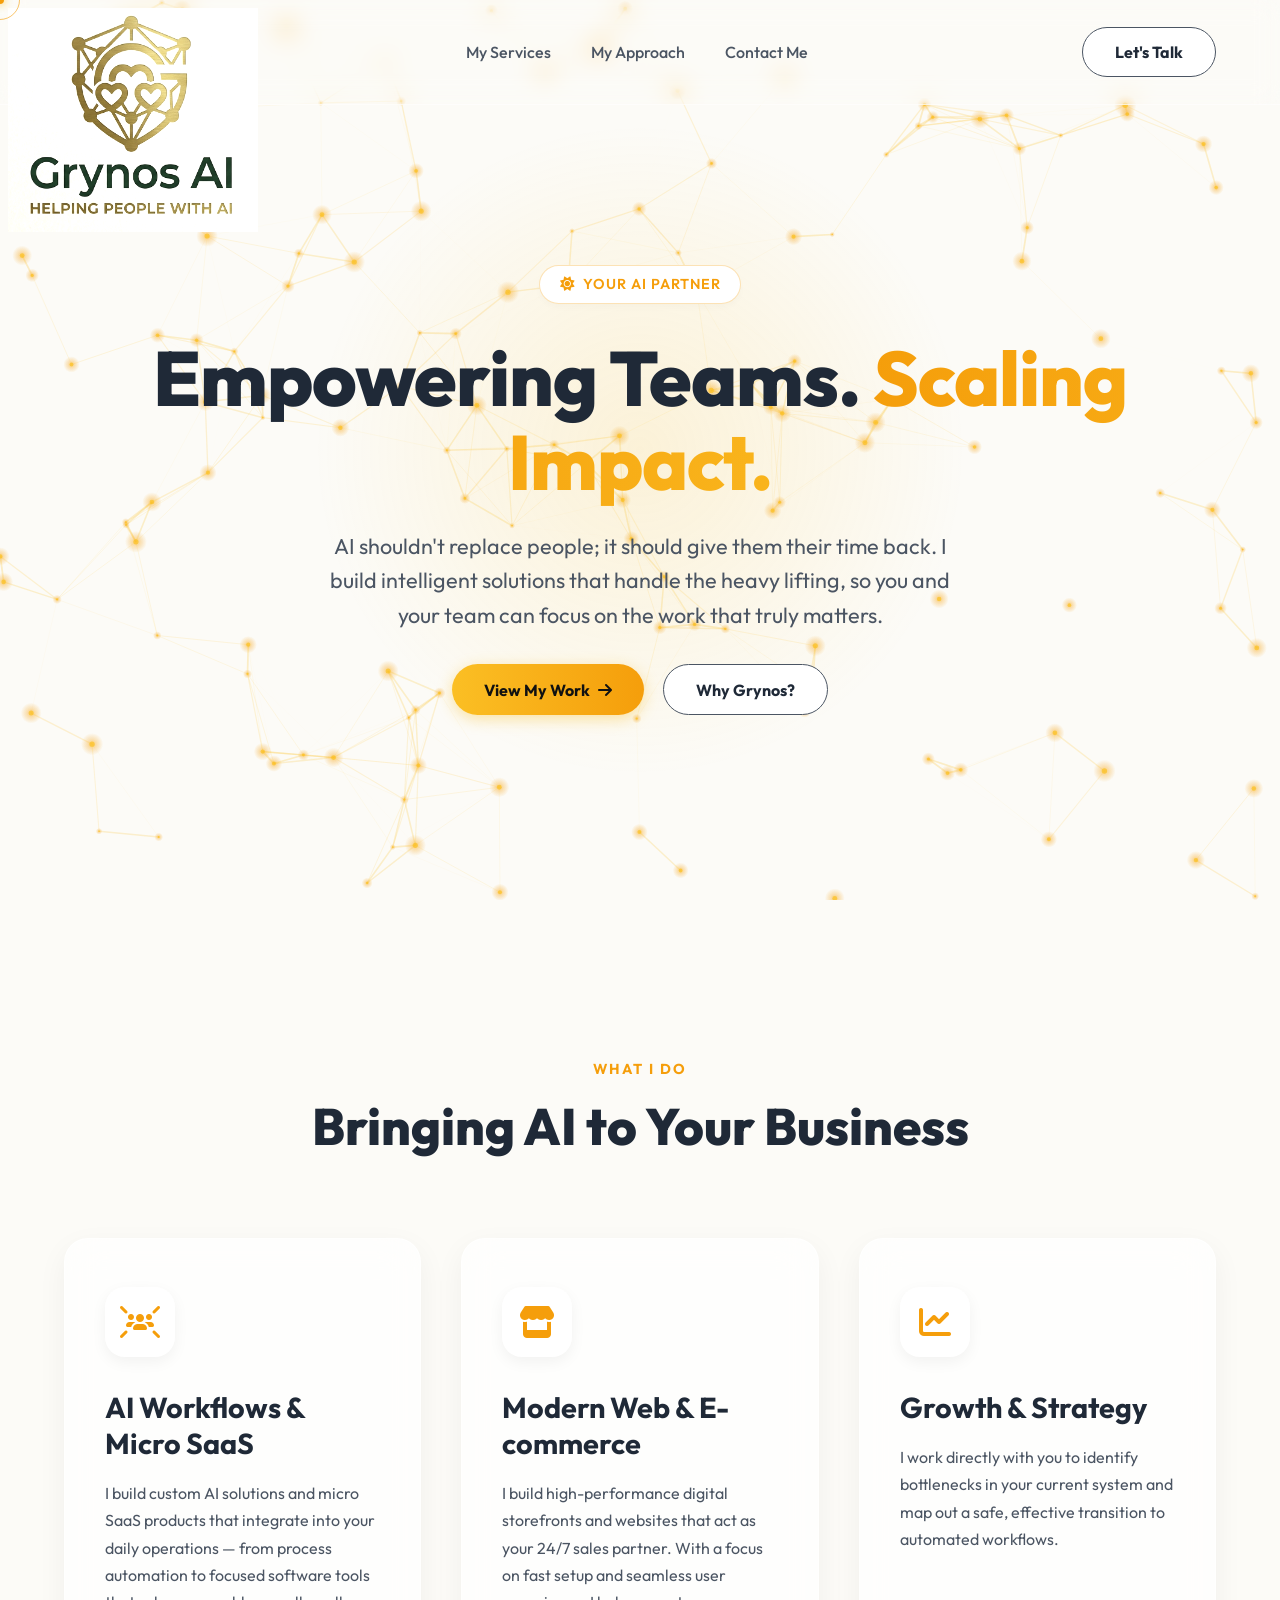
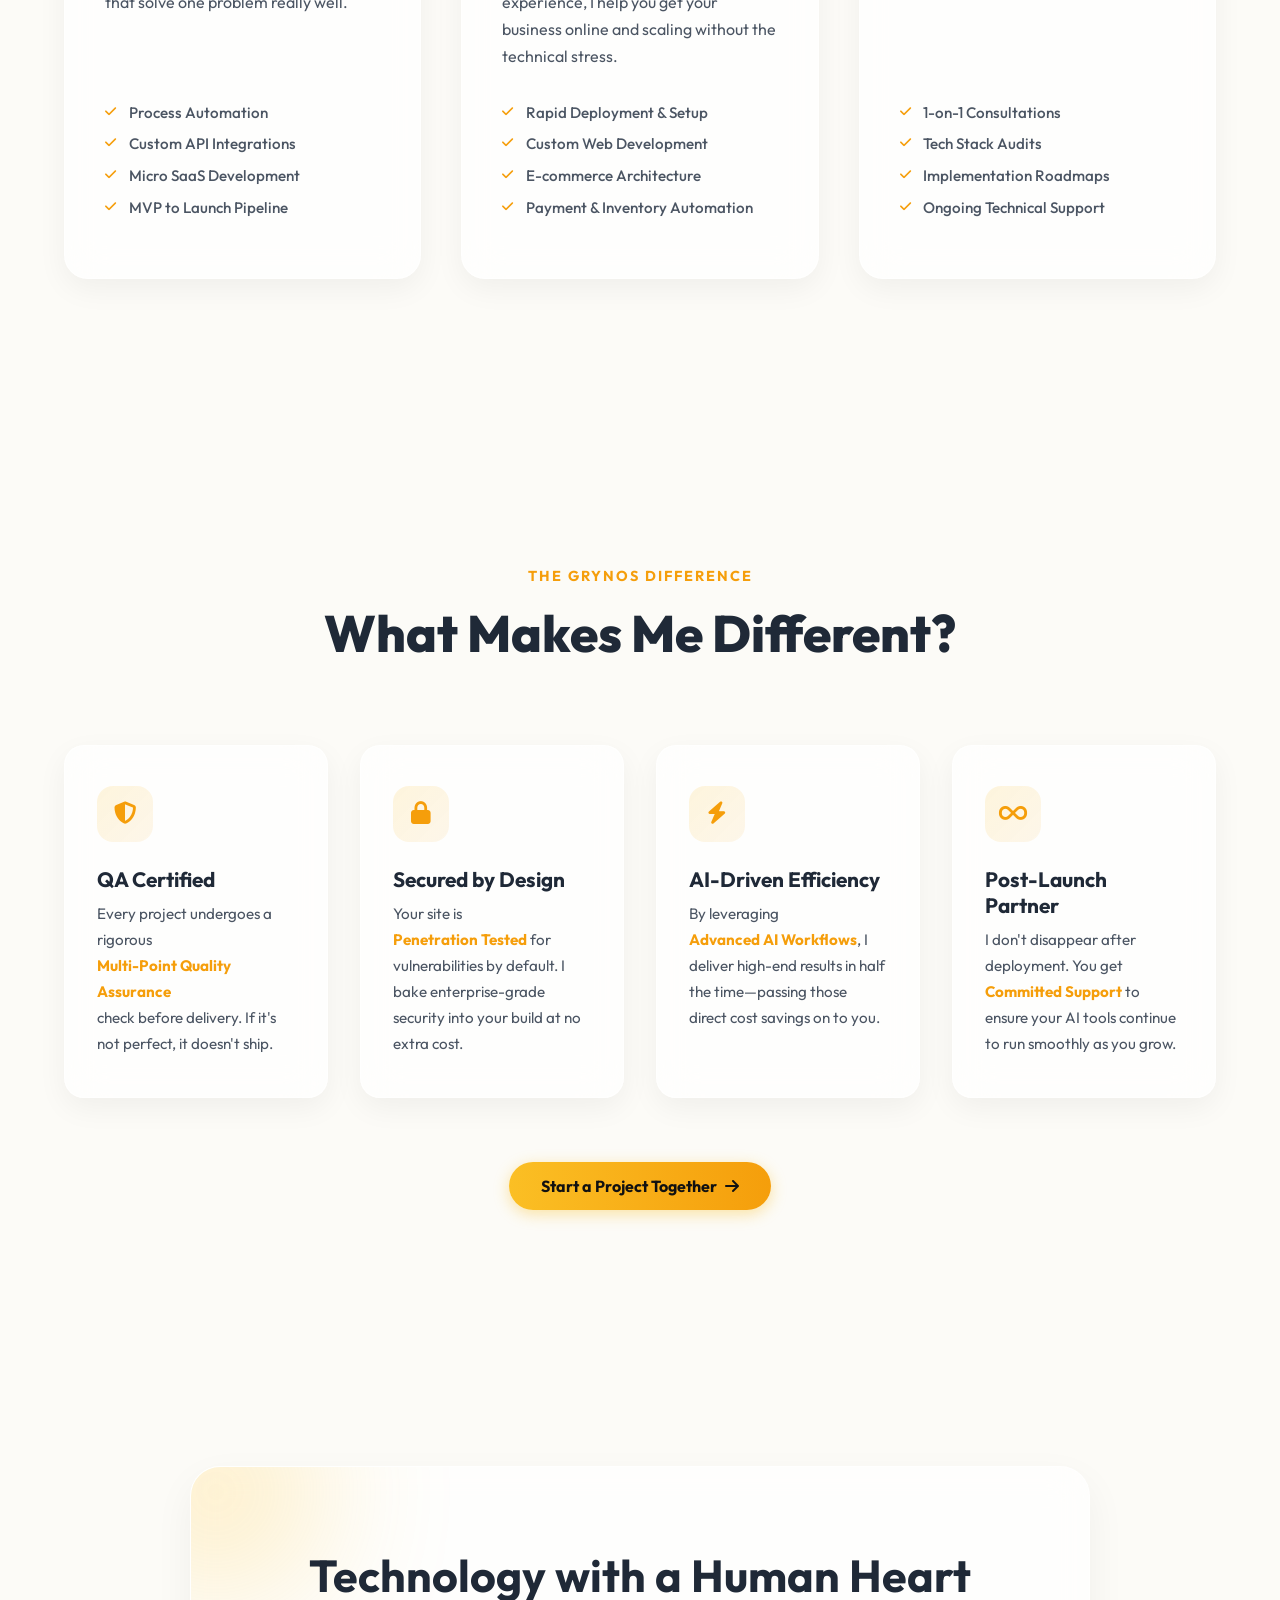
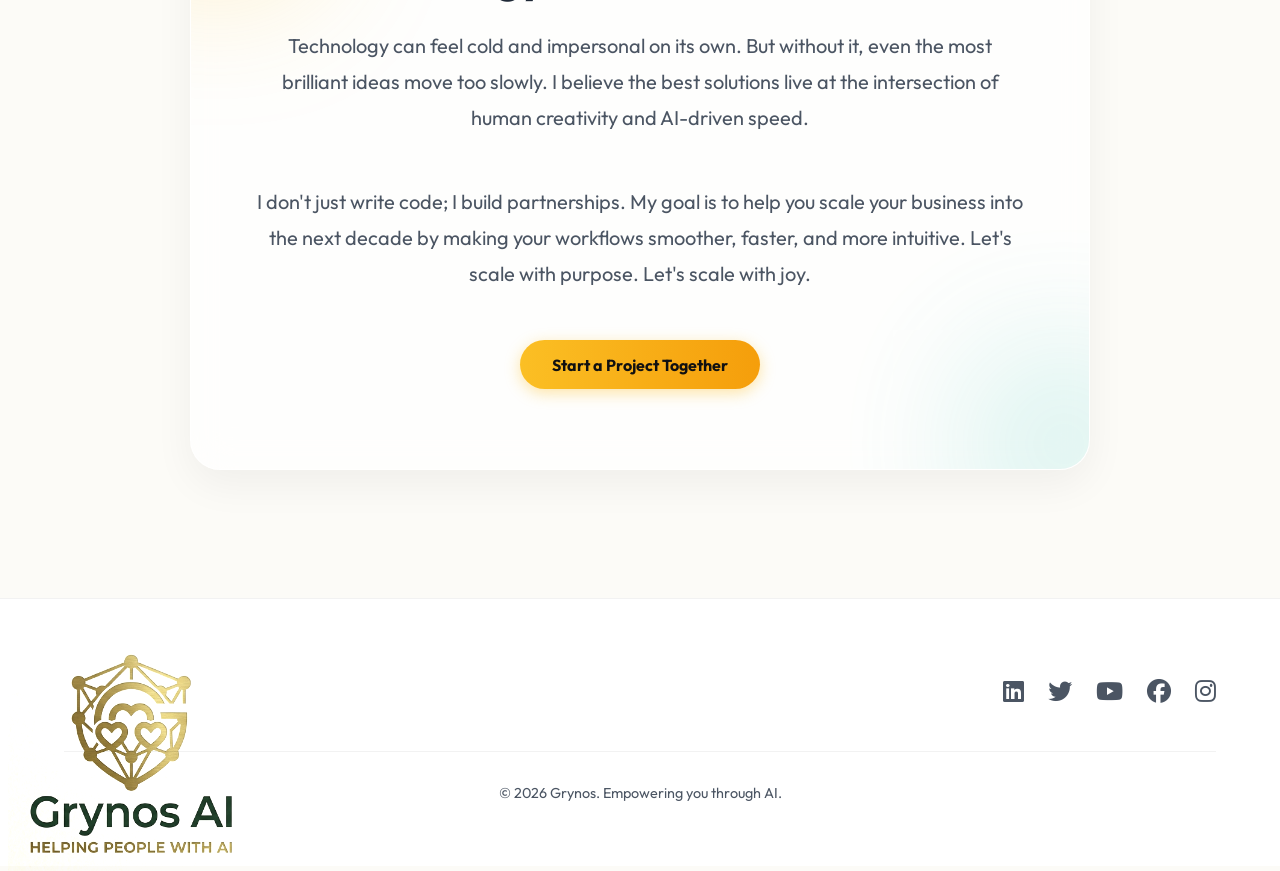
==== commit 0c15e5fd: "chore: revert transparent logo changes back to mix-blend-mode" ====
--- a/Grynos/index.html
+++ b/Grynos/index.html
@@ -25,7 +25,7 @@
     <link rel="icon" type="image/png" href="grynos-favicon-transparent.png">
     <meta name="keywords"
         content="AI automation, web development, micro SaaS, e-commerce, business growth, Philippines, AI consultant">
-    <link rel="stylesheet" href="styles.css?v=5">
+    <link rel="stylesheet" href="styles.css?v=4">
     <script type="application/ld+json">
     {
         "@context": "https://schema.org",
@@ -57,7 +57,7 @@
     <!-- Navigation -->
     <nav id="navbar">
         <a href="/" class="logo hover-target">
-            <img src="grynos-logo-transparent.png" alt="Grynos Logo" class="logo-img">
+            <img src="grynos-logo-2.jpg" alt="Grynos Logo" class="logo-img">
         </a>
         <div class="nav-links">
             <a href="#services" class="hover-target">My Services</a>
--- a/Grynos/styles.css
+++ b/Grynos/styles.css
@@ -129,9 +129,8 @@
     /* Massive scale without warping ANY nav flex boundaries */
     width: auto;
     object-fit: contain;
-    /* No longer need mix-blend-mode: multiply since the image itself is naturally transparent now */
-    filter: drop-shadow(0 4px 6px rgba(0, 0, 0, 0.05));
-    /* Optional subtle shadow to lift it off the background */
+    mix-blend-mode: multiply;
+    filter: contrast(110%) brightness(105%);
 
     transition: transform 0.3s ease, filter 0.3s ease;
 }
@@ -139,7 +138,7 @@
 .logo:hover .logo-img {
     transform: translateY(0.25rem);
     /* Elegant subtle hop entirely preserved */
-    filter: drop-shadow(0 6px 10px rgba(0, 0, 0, 0.08));
+    filter: contrast(115%) brightness(105%);
 }
 
 .nav-links {
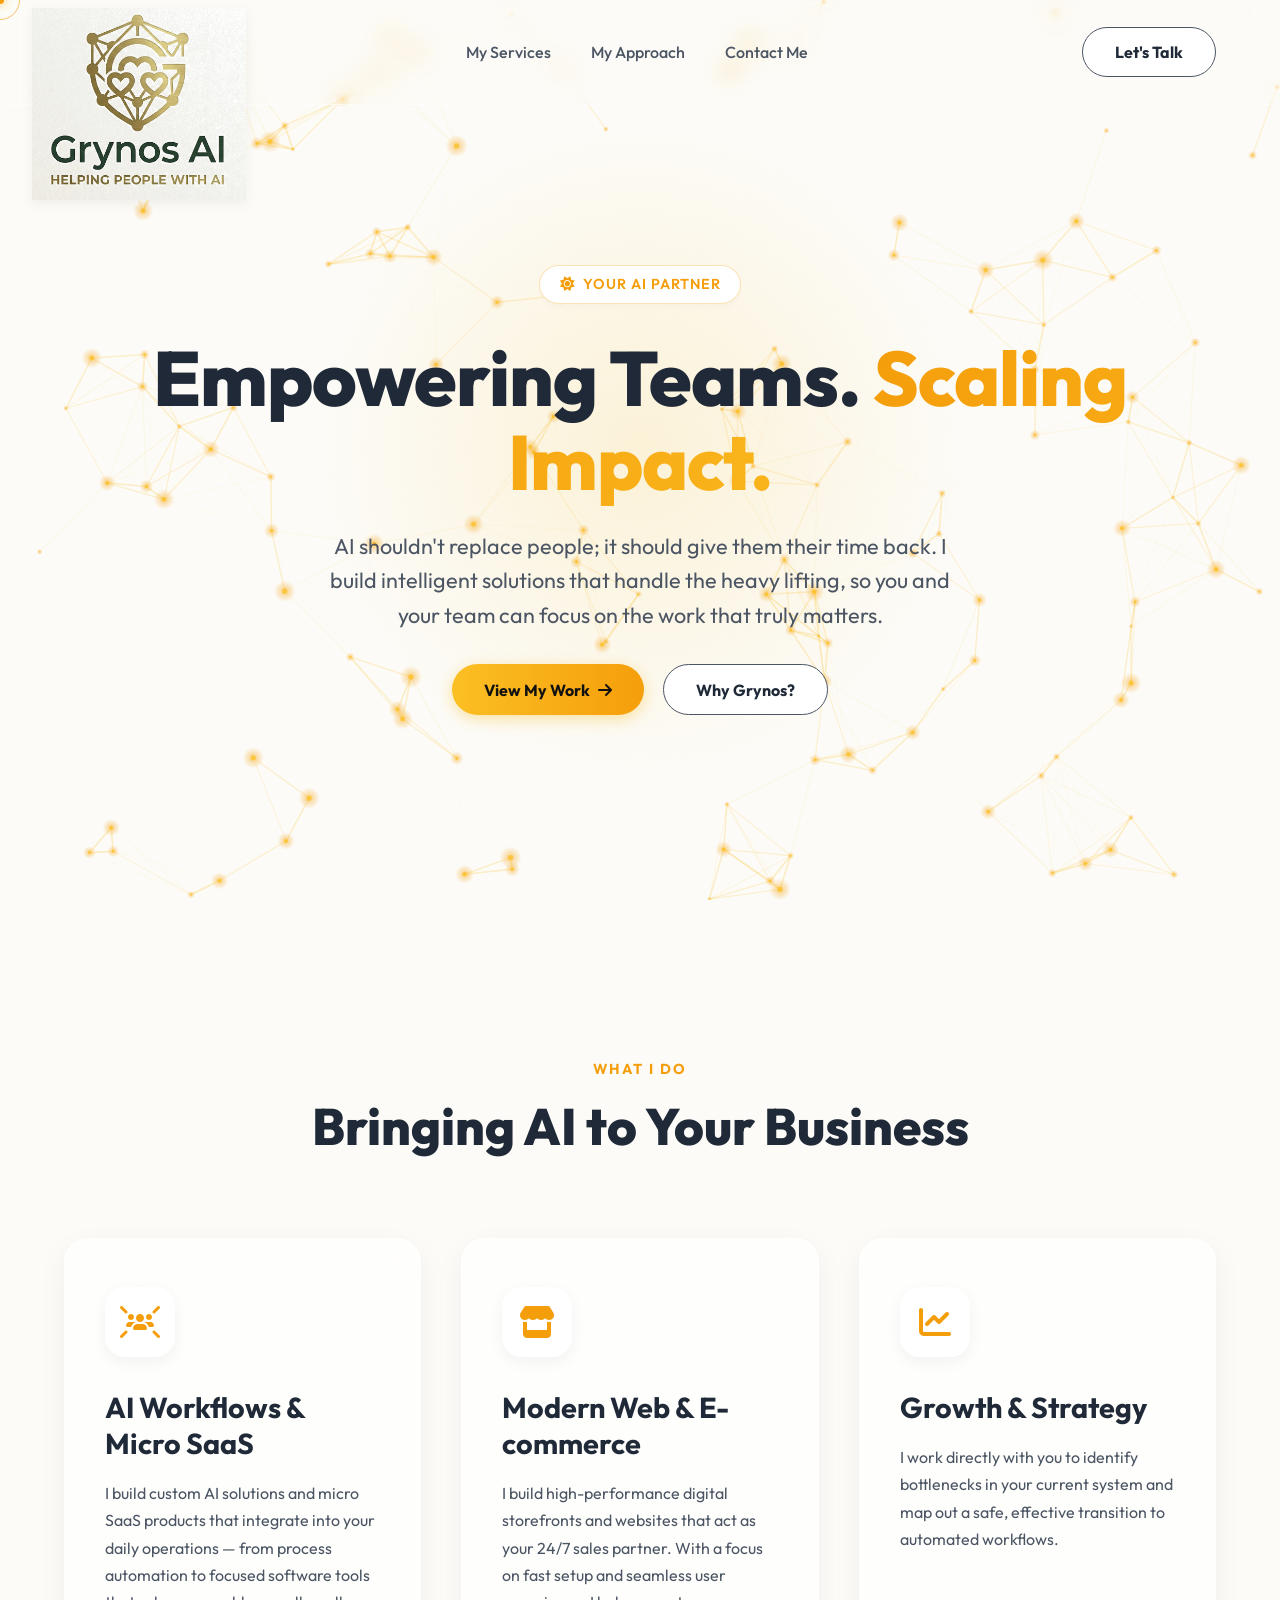
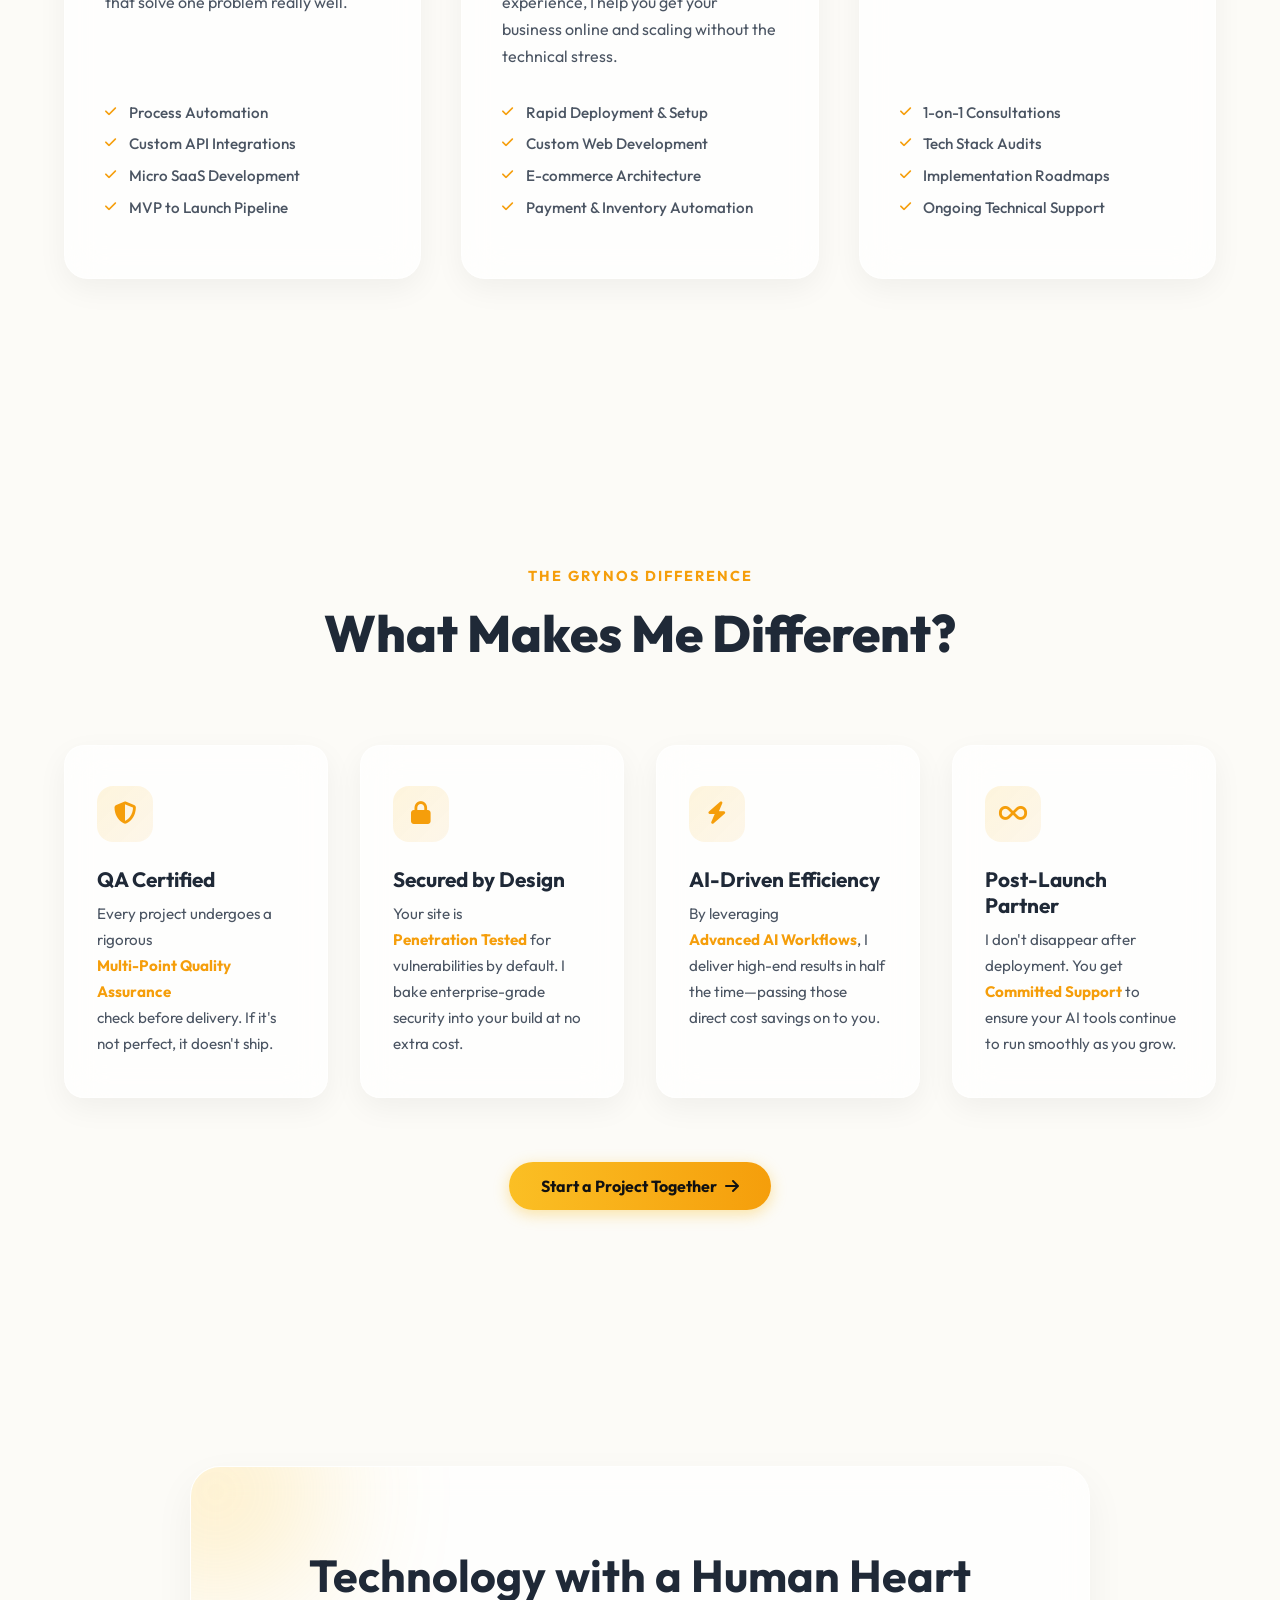
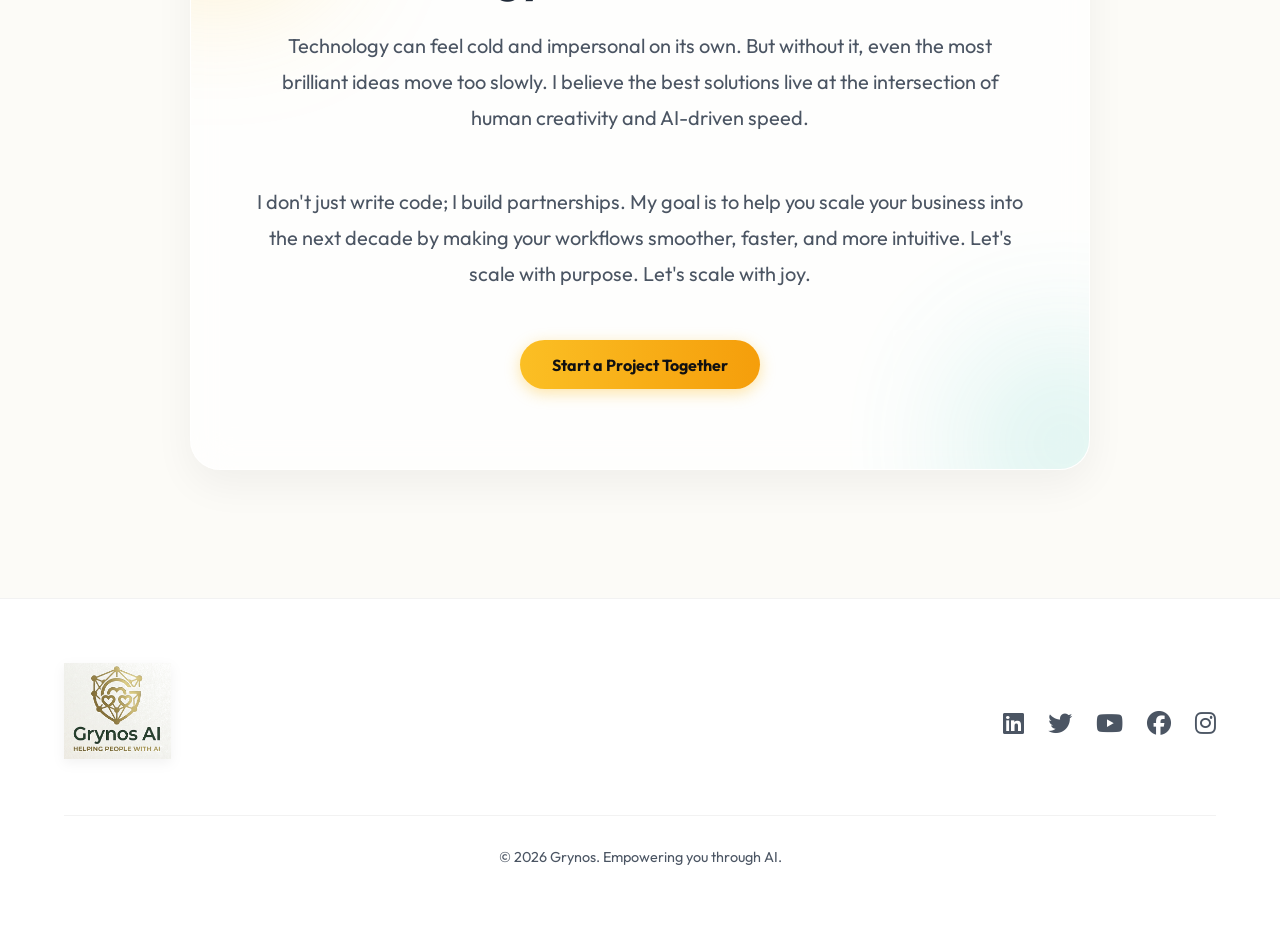
==== commit ecc0f70a: "fix: mobile-responsive logo - show emblem-only icon on mobile, full wordmark on desktop, separate fo" ====
--- a/Grynos/index.html
+++ b/Grynos/index.html
@@ -25,7 +25,7 @@
     <link rel="icon" type="image/png" href="grynos-favicon-transparent.png">
     <meta name="keywords"
         content="AI automation, web development, micro SaaS, e-commerce, business growth, Philippines, AI consultant">
-    <link rel="stylesheet" href="styles.css?v=4">
+    <link rel="stylesheet" href="styles.css?v=6">
     <script type="application/ld+json">
     {
         "@context": "https://schema.org",
@@ -57,7 +57,8 @@
     <!-- Navigation -->
     <nav id="navbar">
         <a href="/" class="logo hover-target">
-            <img src="grynos-logo-2.jpg" alt="Grynos Logo" class="logo-img">
+            <img src="grynos-logo-transparent.png" alt="Grynos Logo" class="logo-img logo-desktop">
+            <img src="grynos-favicon-transparent.png" alt="Grynos Logo" class="logo-img logo-mobile">
         </a>
         <div class="nav-links">
             <a href="#services" class="hover-target">My Services</a>
@@ -428,8 +429,8 @@
     <!-- Footer -->
     <footer>
         <div class="footer-top">
-            <a href="/" class="logo hover-target">
-                <img src="grynos-logo-2.jpg" alt="Grynos Logo" class="logo-img">
+            <a href="/" class="footer-logo hover-target">
+                <img src="grynos-logo-transparent.png" alt="Grynos Logo" class="footer-logo-img">
             </a>
             <div class="social-links">
                 <a href="https://www.linkedin.com/in/paulo-yanga-435130242" target="_blank" rel="noopener noreferrer"
--- a/Grynos/styles.css
+++ b/Grynos/styles.css
@@ -110,35 +110,57 @@
     margin: 0;
     position: relative;
     height: 3.5rem;
-    /* Exactly lock structural height to standard navbar sizes */
     width: 8rem;
-    /* Reserve appropriate horizontal space for the offset graphic */
 }
 
 .logo:hover {
     opacity: 0.9;
+}
+
+/* Hide the mobile-only emblem on desktop */
+.logo-mobile {
+    display: none;
 }
 
 .logo-img {
     position: absolute;
     top: -1rem;
-    /* Mathematically place it relative to the locked container, 0.5rem below the window ceiling (given nav padding is 1.5rem) */
-    left: -3.5rem;
-    /* Draw it elegantly off to the left */
-    height: 14rem;
-    /* Massive scale without warping ANY nav flex boundaries */
+    left: -2rem;
+    /* Reign in left shift slightly for standard wide displays */
+    height: 12rem;
+    /* 14rem is a bit overkill, 12rem is still massively imposing without risking complete screen wrap issues */
     width: auto;
     object-fit: contain;
-    mix-blend-mode: multiply;
-    filter: contrast(110%) brightness(105%);
-
+    /* Removed mix-blend-mode, this is a native transparent PNG now so let it breathe globally! */
+    filter: drop-shadow(0 4px 6px rgba(0, 0, 0, 0.05));
     transition: transform 0.3s ease, filter 0.3s ease;
 }
 
 .logo:hover .logo-img {
     transform: translateY(0.25rem);
-    /* Elegant subtle hop entirely preserved */
-    filter: contrast(115%) brightness(105%);
+    filter: drop-shadow(0 6px 10px rgba(0, 0, 0, 0.08));
+}
+
+/* Footer Independent Logo Stylings */
+.footer-logo {
+    display: flex;
+    align-items: center;
+    justify-content: center;
+    text-decoration: none;
+    margin-bottom: 1.5rem;
+    transition: opacity 0.3s ease;
+}
+
+.footer-logo:hover {
+    opacity: 0.9;
+}
+
+.footer-logo-img {
+    height: 6rem;
+    /* Sensible large footer icon without structural overflow */
+    width: auto;
+    object-fit: contain;
+    filter: drop-shadow(0 4px 6px rgba(0, 0, 0, 0.05));
 }
 
 .nav-links {
@@ -1285,15 +1307,41 @@
 
 /* Responsive */
 @media (max-width: 768px) {
+
+    /* Swap logo: hide full wordmark, show emblem-only */
+    .logo-desktop {
+        display: none !important;
+    }
+
+    .logo-mobile {
+        display: block !important;
+    }
+
     .logo {
-        height: 2.5rem;
-        width: 5.5rem;
-    }
-
-    .logo-img {
-        height: 10rem;
-        left: -2.5rem;
-        top: -0.7rem;
+        height: 2.8rem;
+        width: 3rem;
+    }
+
+    .logo-img.logo-mobile {
+        position: absolute;
+        height: 2.8rem;
+        width: 2.8rem;
+        left: 0;
+        top: 50%;
+        transform: translateY(-50%);
+        filter: drop-shadow(0 2px 4px rgba(0, 0, 0, 0.08));
+    }
+
+    .logo:hover .logo-img.logo-mobile {
+        transform: translateY(calc(-50% + 1px));
+    }
+
+    .footer-logo {
+        margin-bottom: 1rem;
+    }
+
+    .footer-logo-img {
+        height: 4rem;
     }
 
     .nav-links {
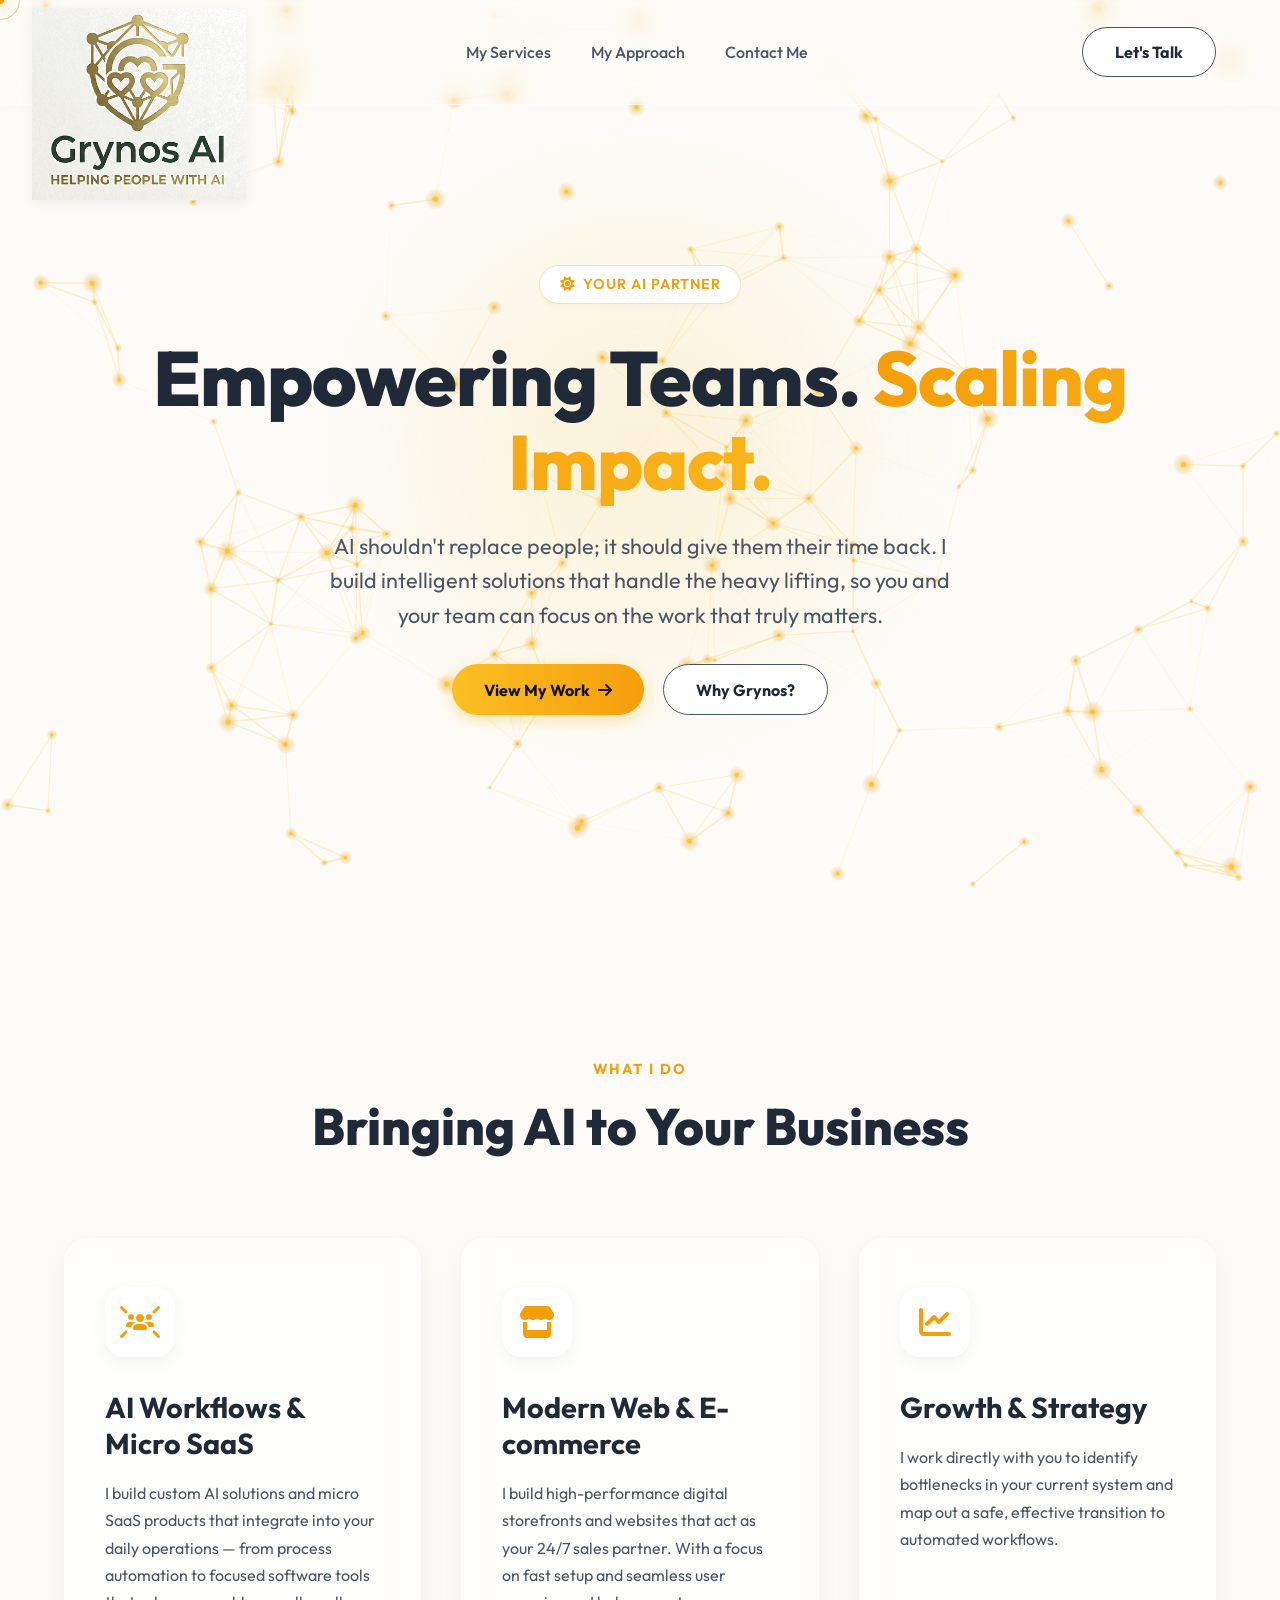
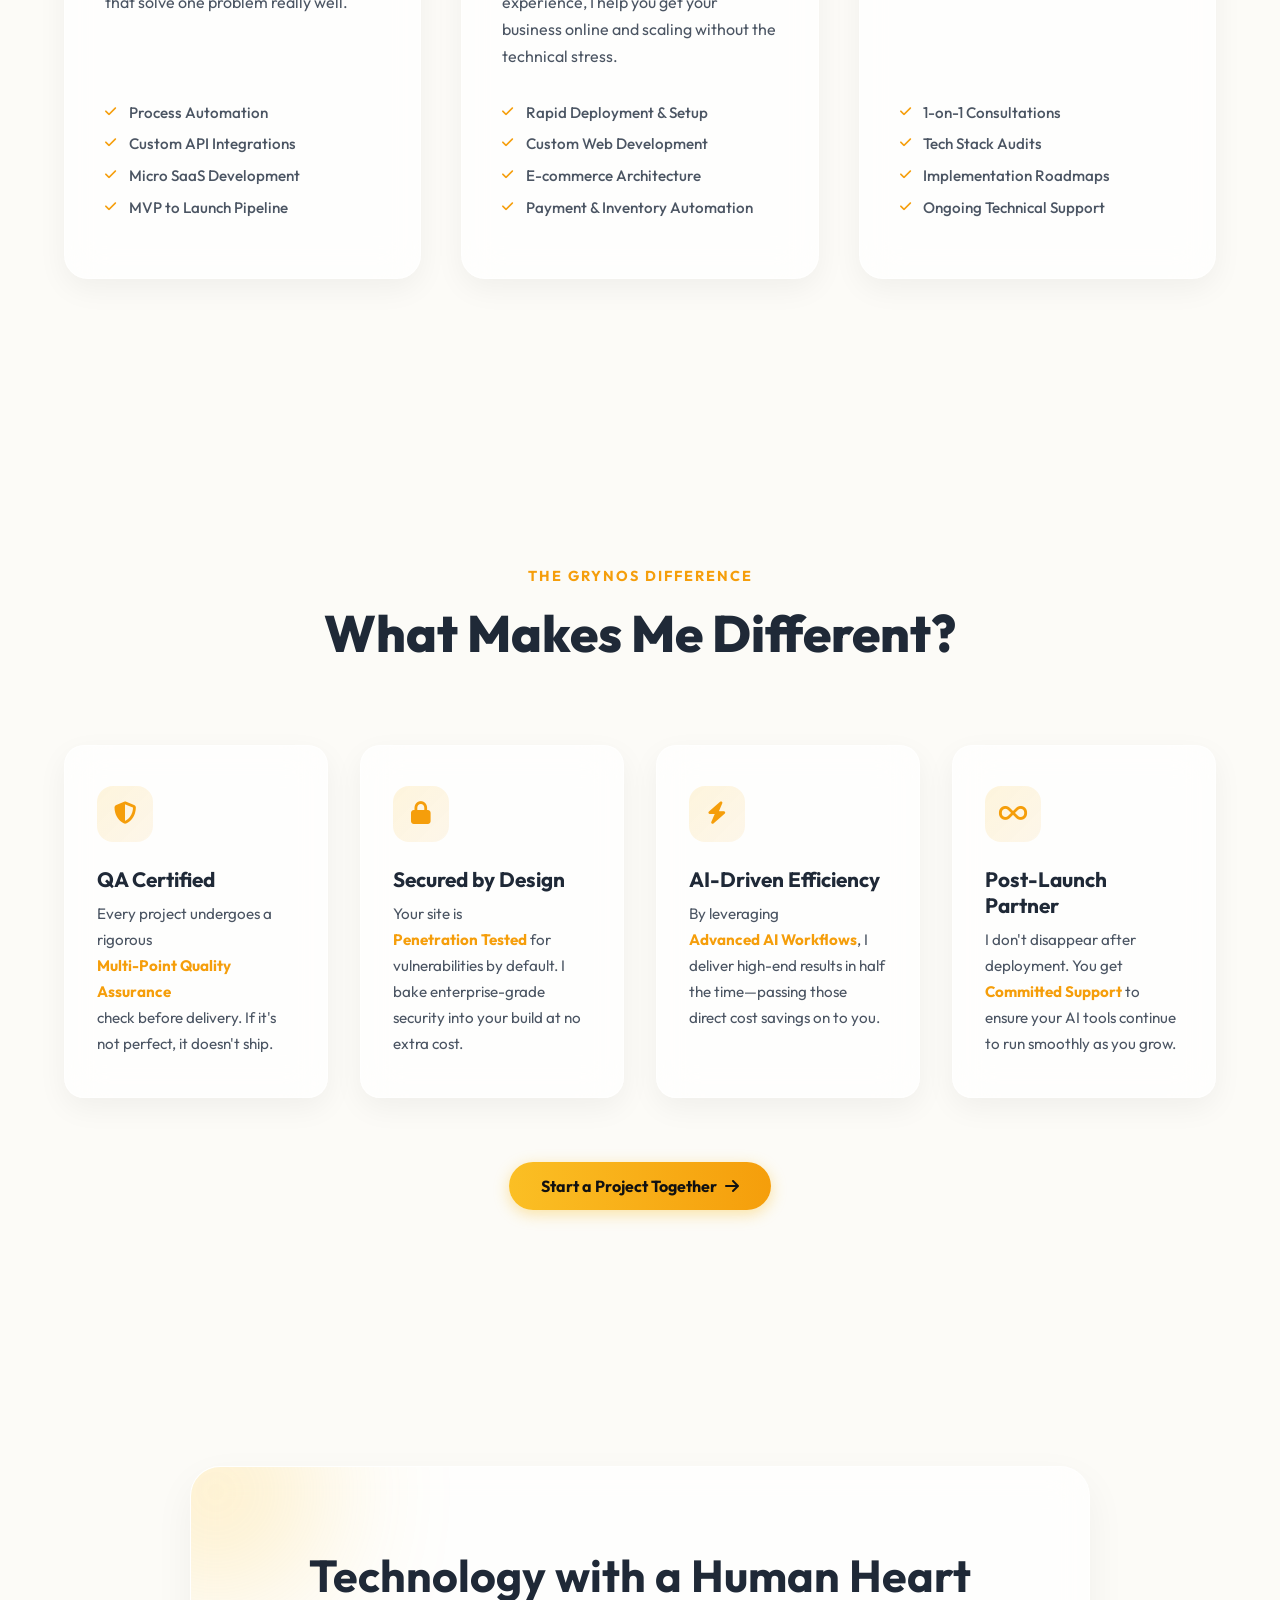
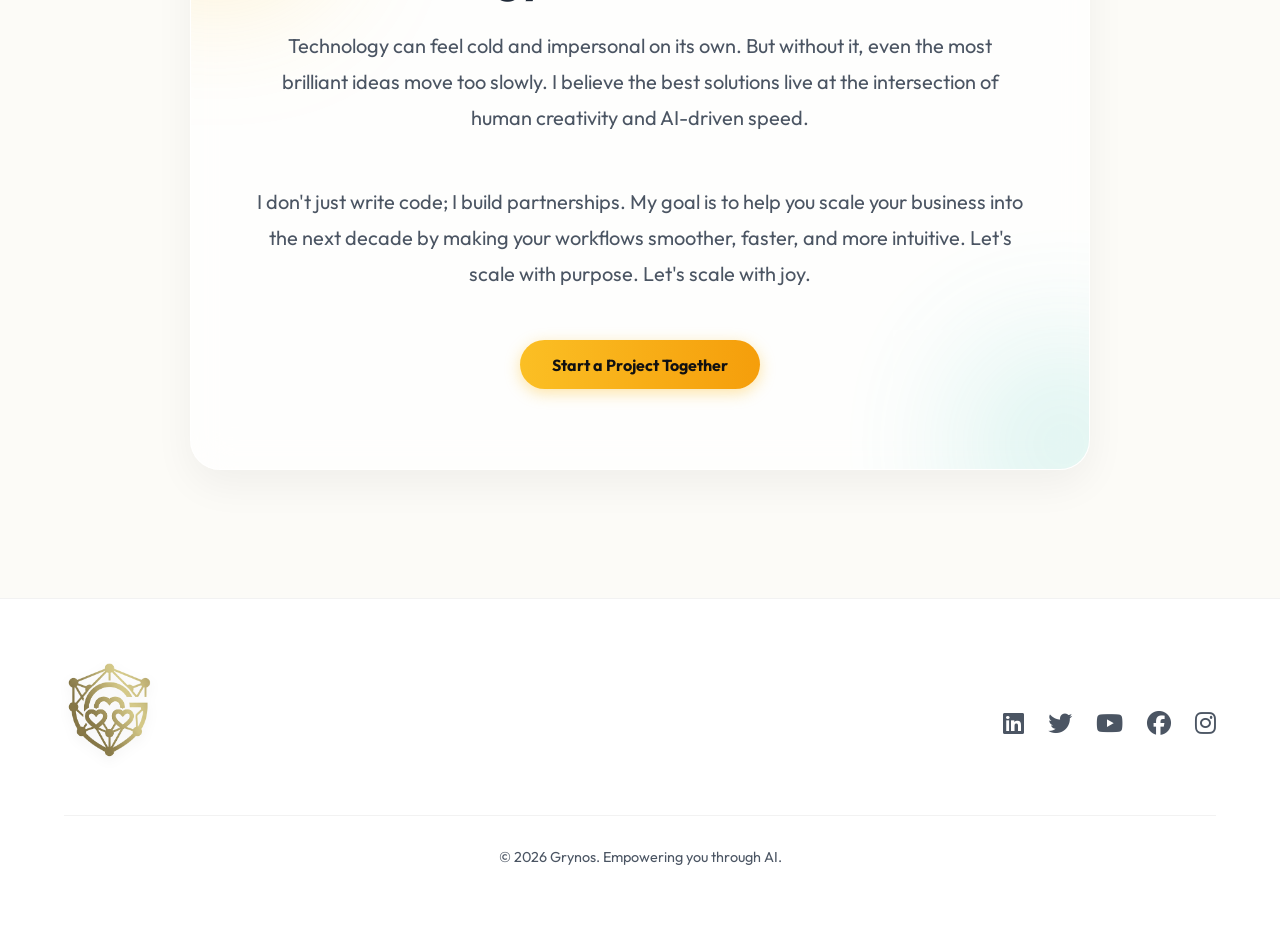
==== commit 1704822c: "fix: swapped footer logo to transparent emblem-only image" ====
--- a/Grynos/index.html
+++ b/Grynos/index.html
@@ -430,7 +430,7 @@
     <footer>
         <div class="footer-top">
             <a href="/" class="footer-logo hover-target">
-                <img src="grynos-logo-transparent.png" alt="Grynos Logo" class="footer-logo-img">
+                <img src="grynos-favicon-transparent.png" alt="Grynos Logo" class="footer-logo-img">
             </a>
             <div class="social-links">
                 <a href="https://www.linkedin.com/in/paulo-yanga-435130242" target="_blank" rel="noopener noreferrer"
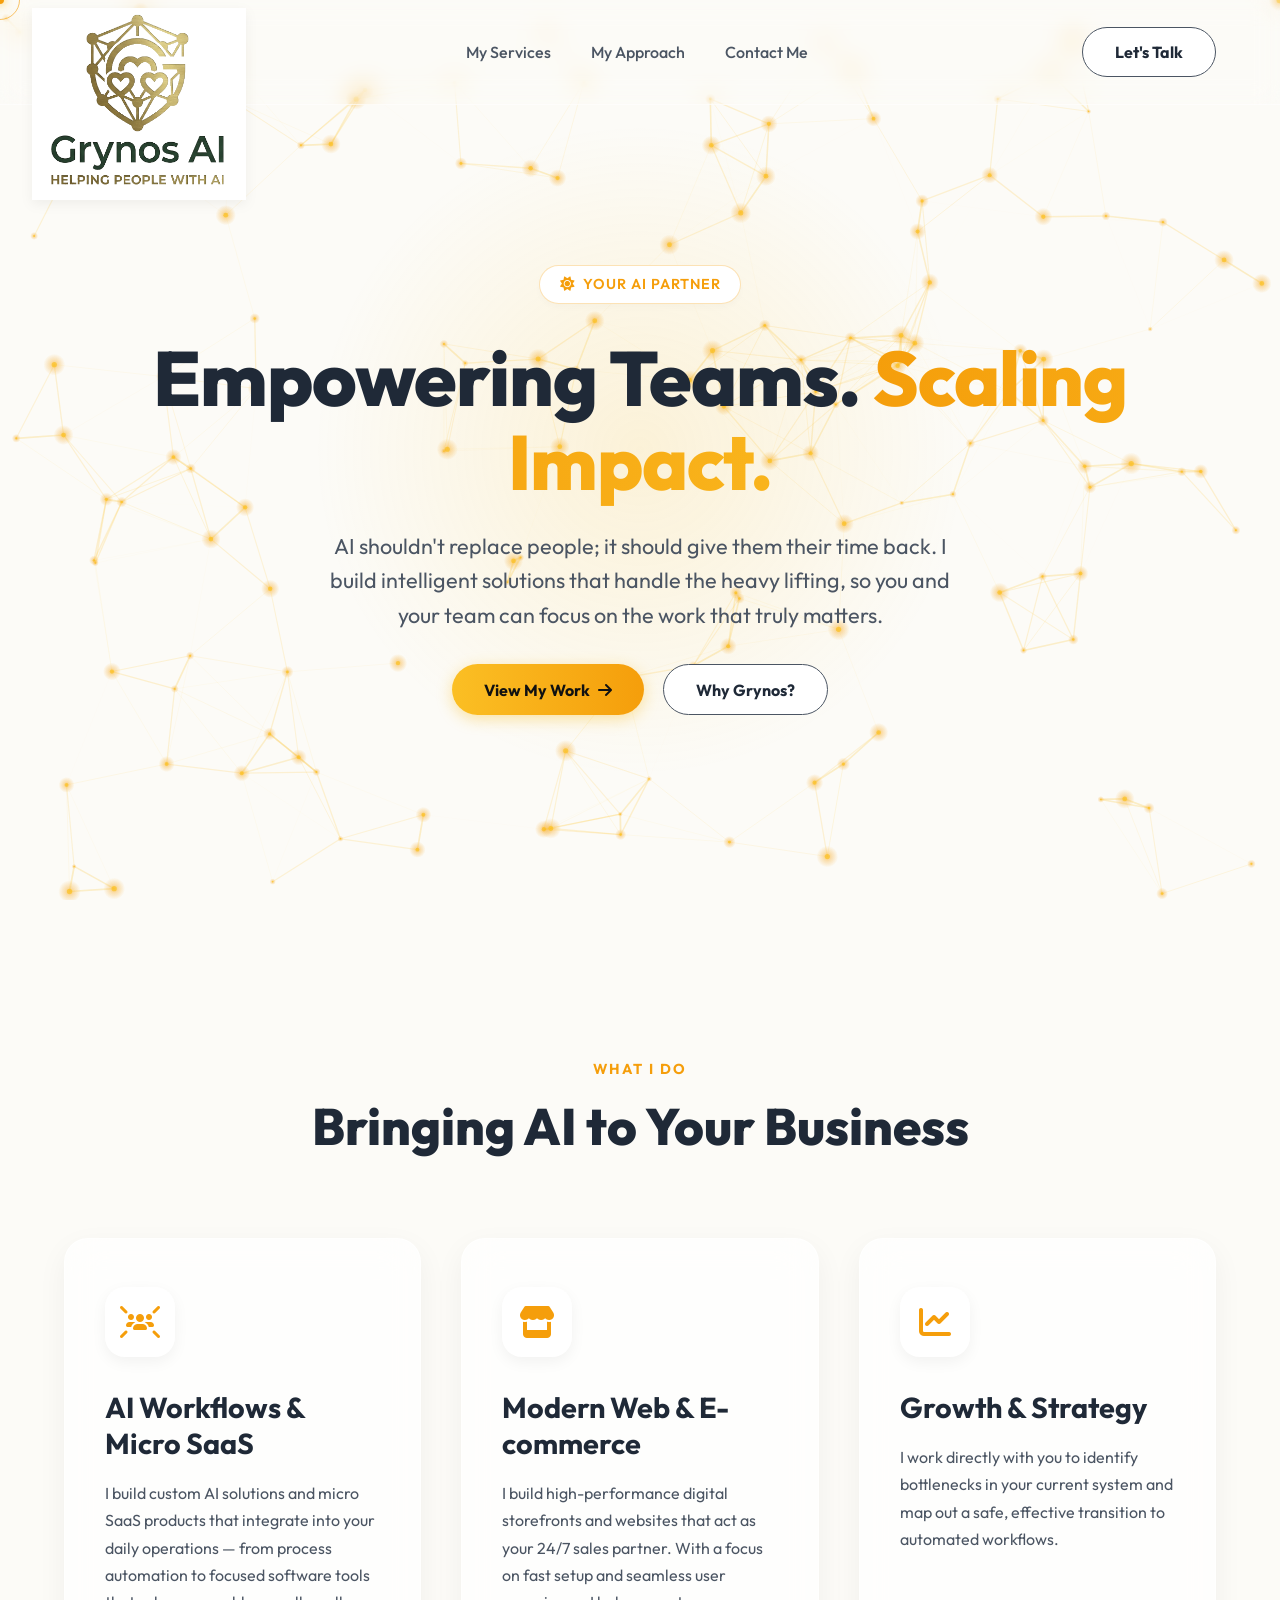
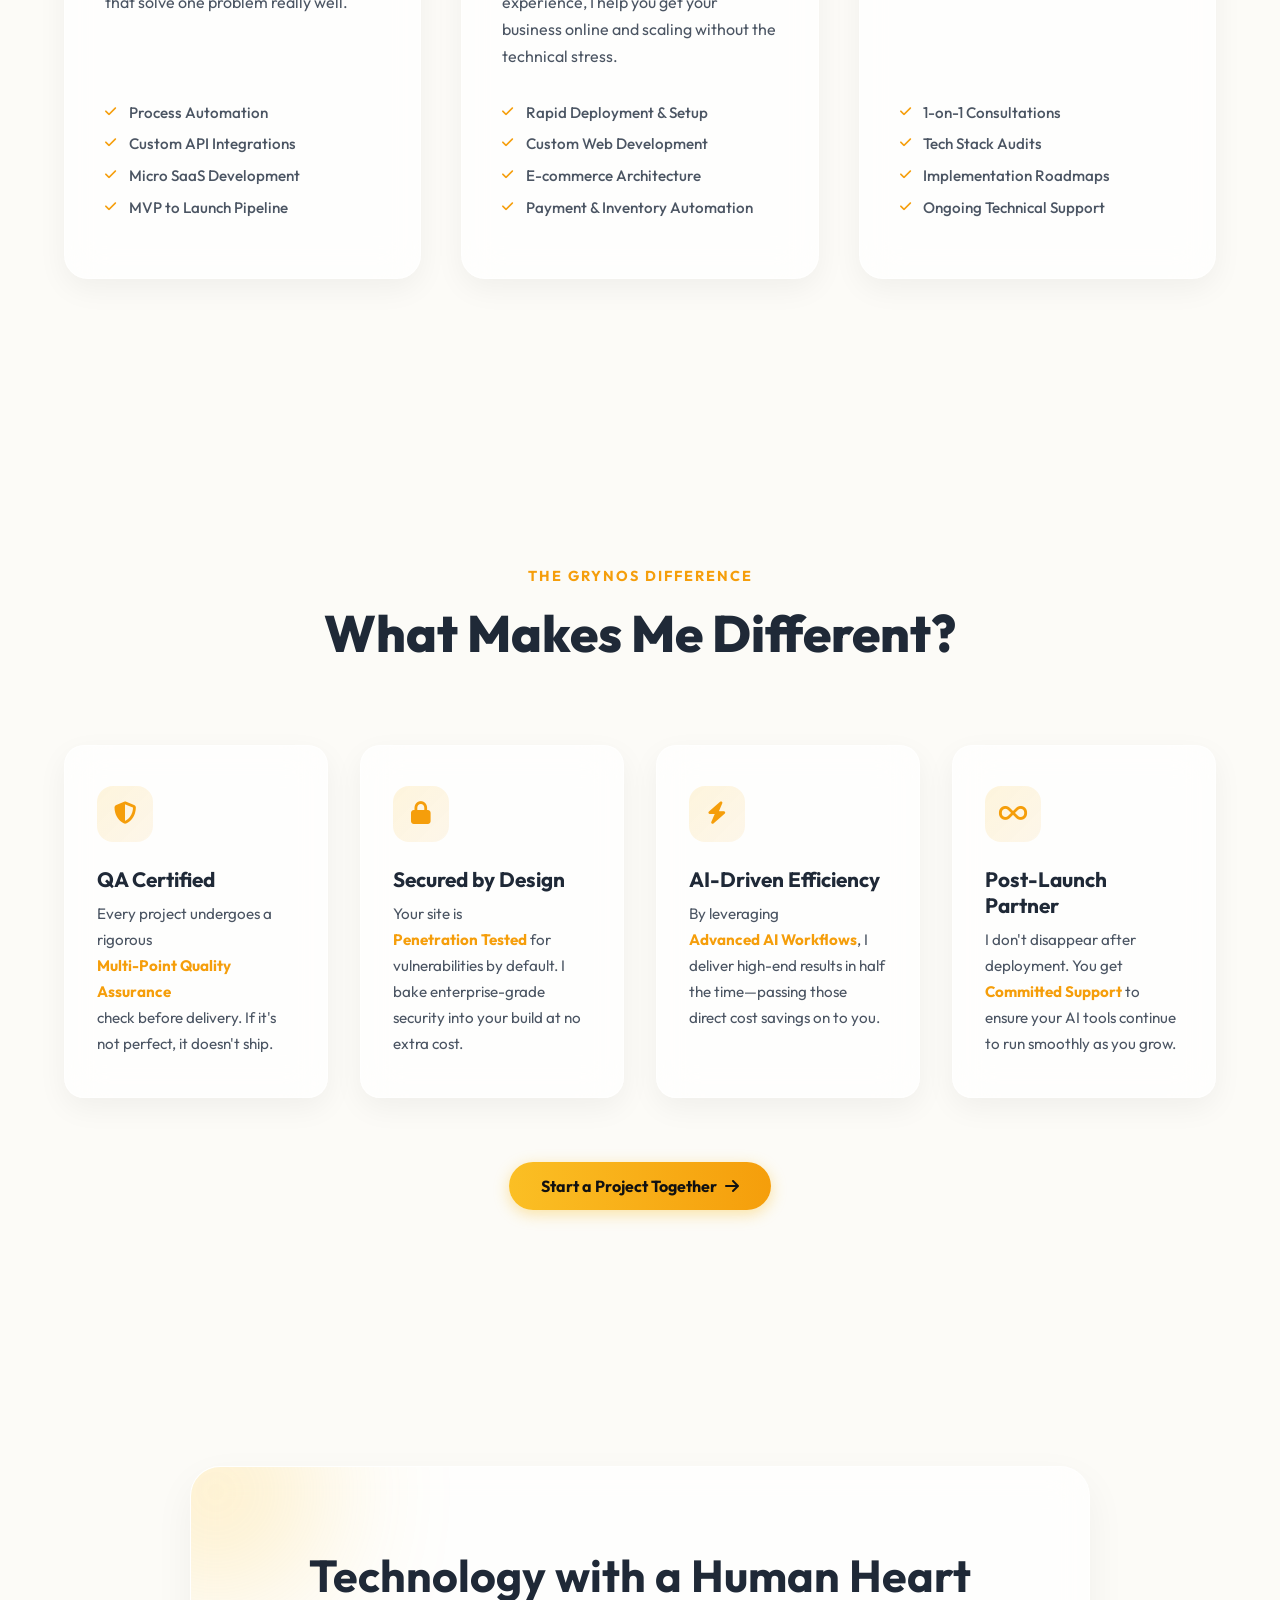
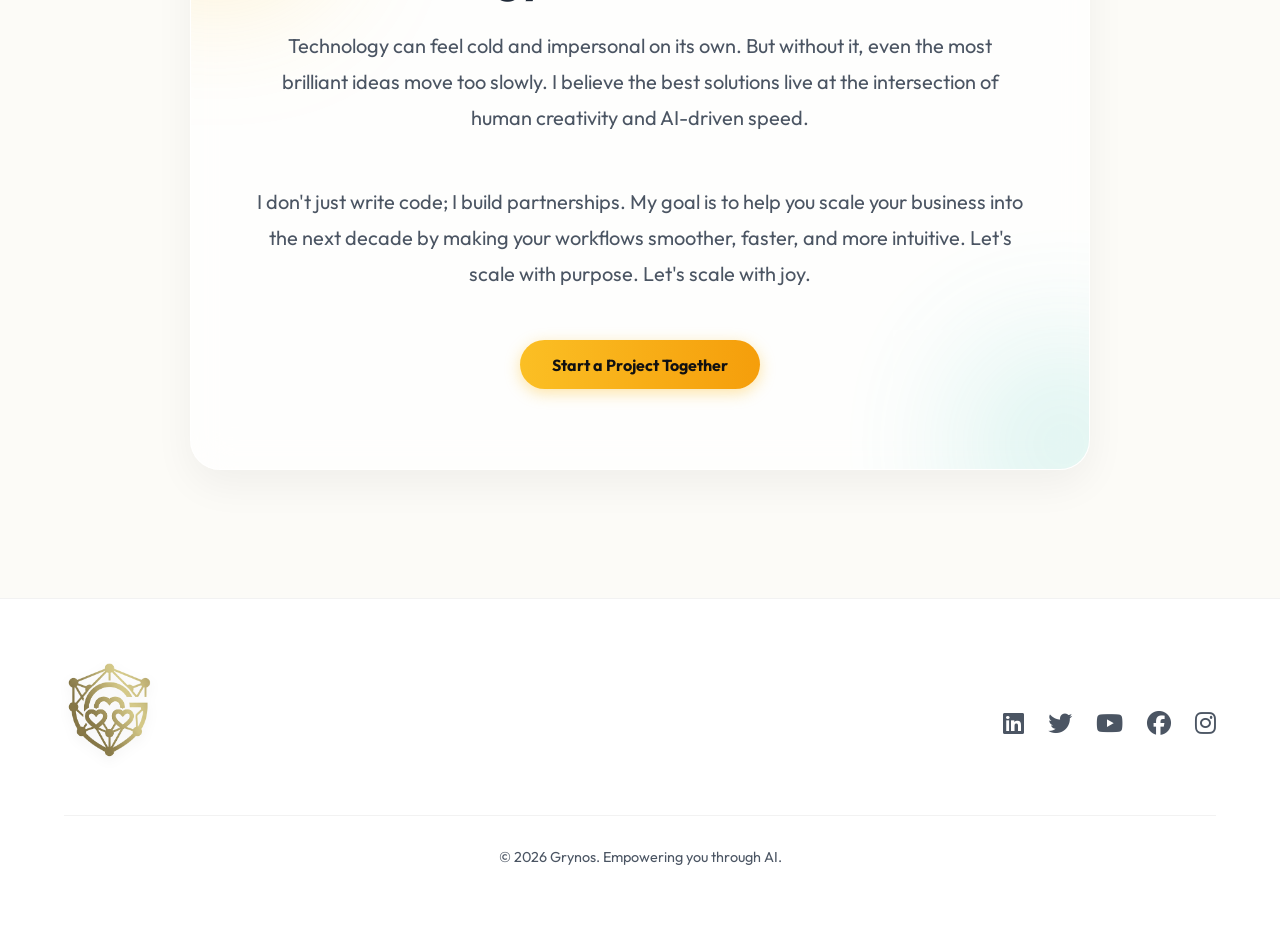
==== commit da3c0e44: "fix: aggressive background removal on full logo - eliminated all white/cream pixels" ====
--- a/Grynos/index.html
+++ b/Grynos/index.html
@@ -25,7 +25,7 @@
     <link rel="icon" type="image/png" href="grynos-favicon-transparent.png">
     <meta name="keywords"
         content="AI automation, web development, micro SaaS, e-commerce, business growth, Philippines, AI consultant">
-    <link rel="stylesheet" href="styles.css?v=6">
+    <link rel="stylesheet" href="styles.css?v=7">
     <script type="application/ld+json">
     {
         "@context": "https://schema.org",
@@ -57,7 +57,7 @@
     <!-- Navigation -->
     <nav id="navbar">
         <a href="/" class="logo hover-target">
-            <img src="grynos-logo-transparent.png" alt="Grynos Logo" class="logo-img logo-desktop">
+            <img src="grynos-logo-transparent.png?v=2" alt="Grynos Logo" class="logo-img logo-desktop">
             <img src="grynos-favicon-transparent.png" alt="Grynos Logo" class="logo-img logo-mobile">
         </a>
         <div class="nav-links">
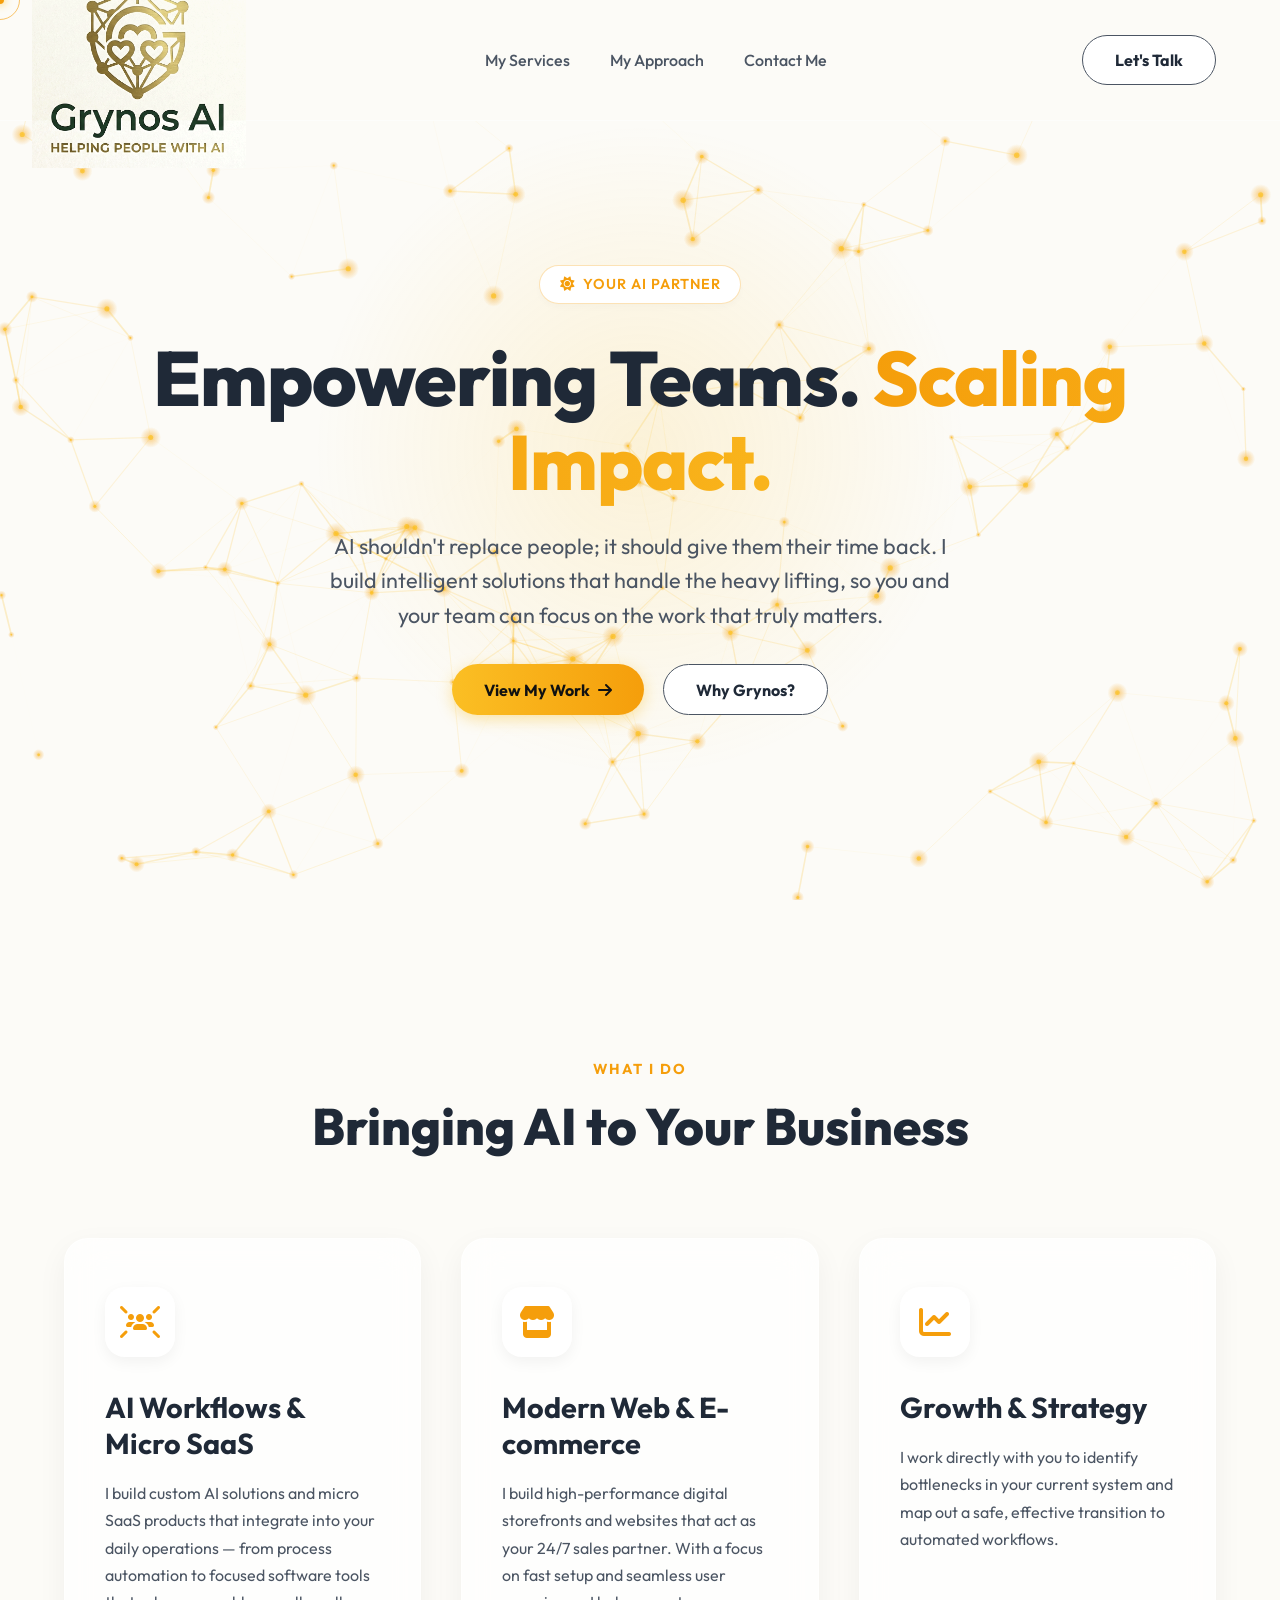
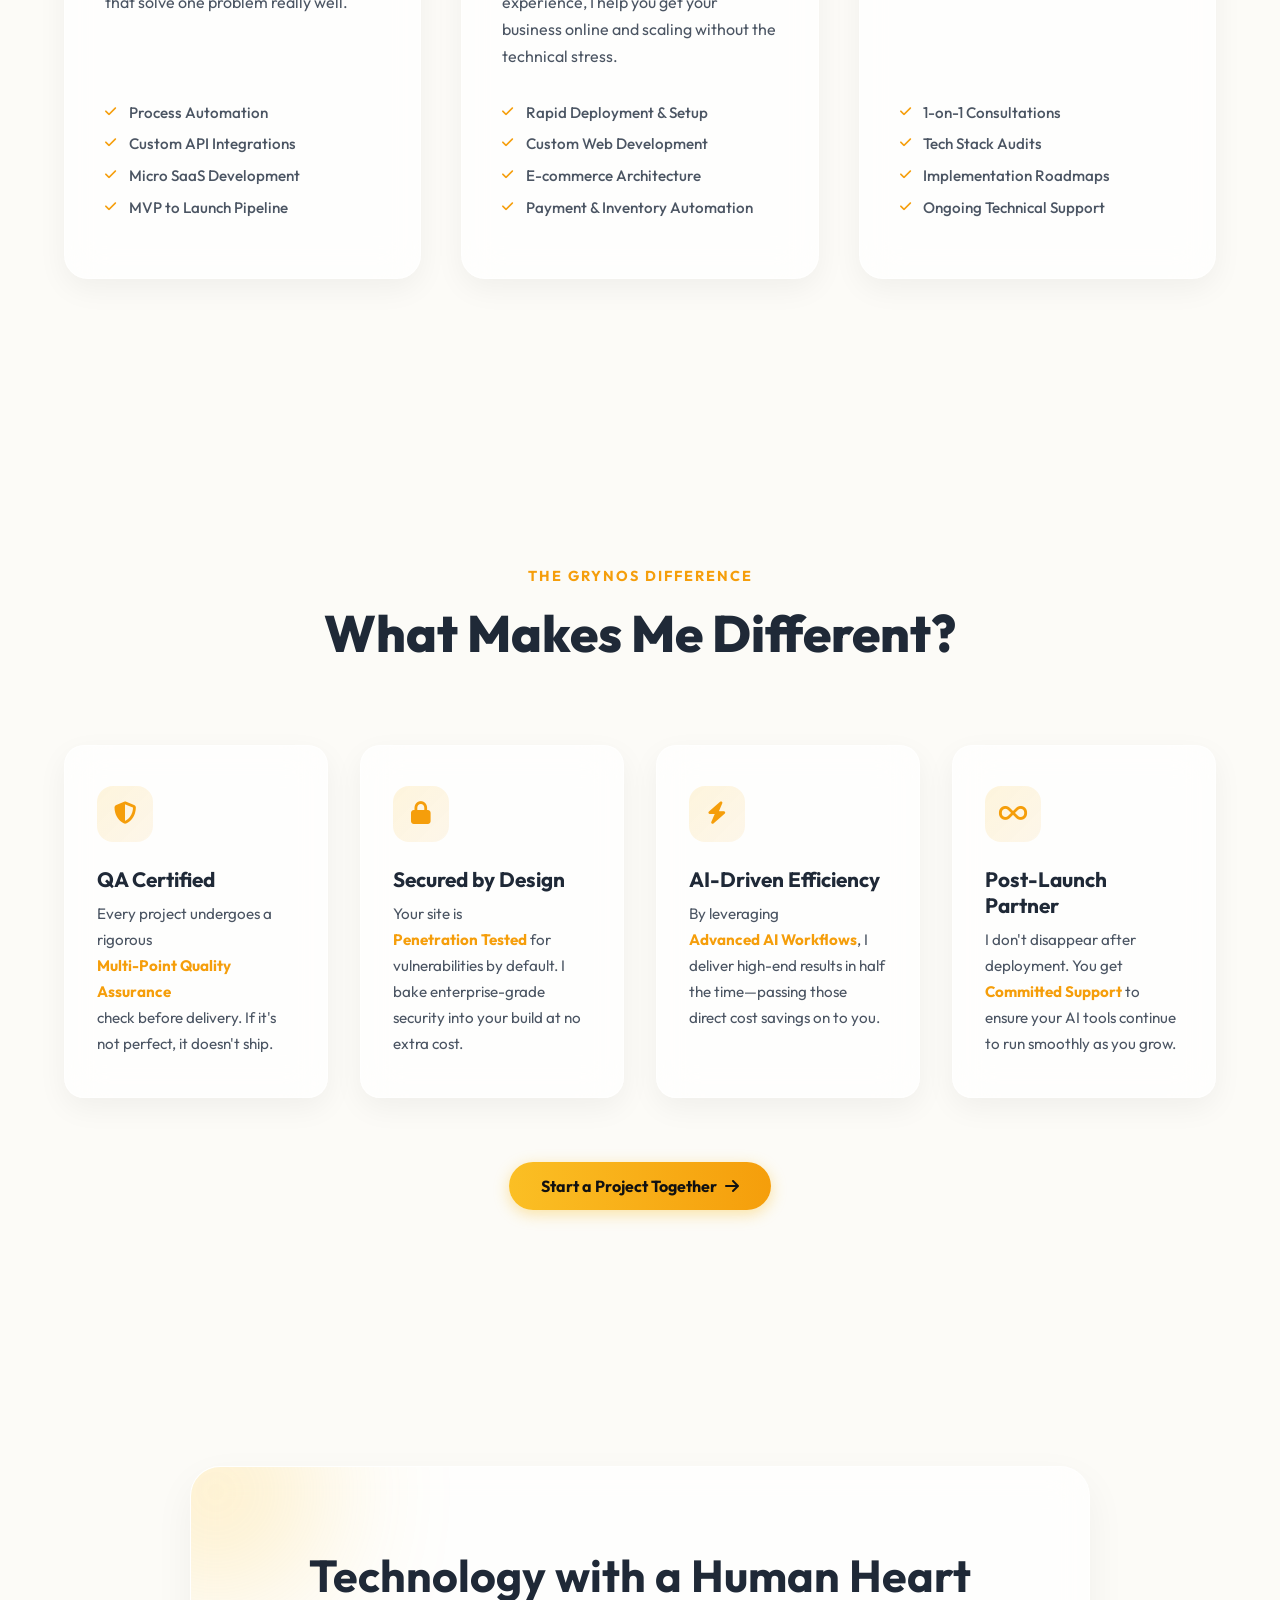
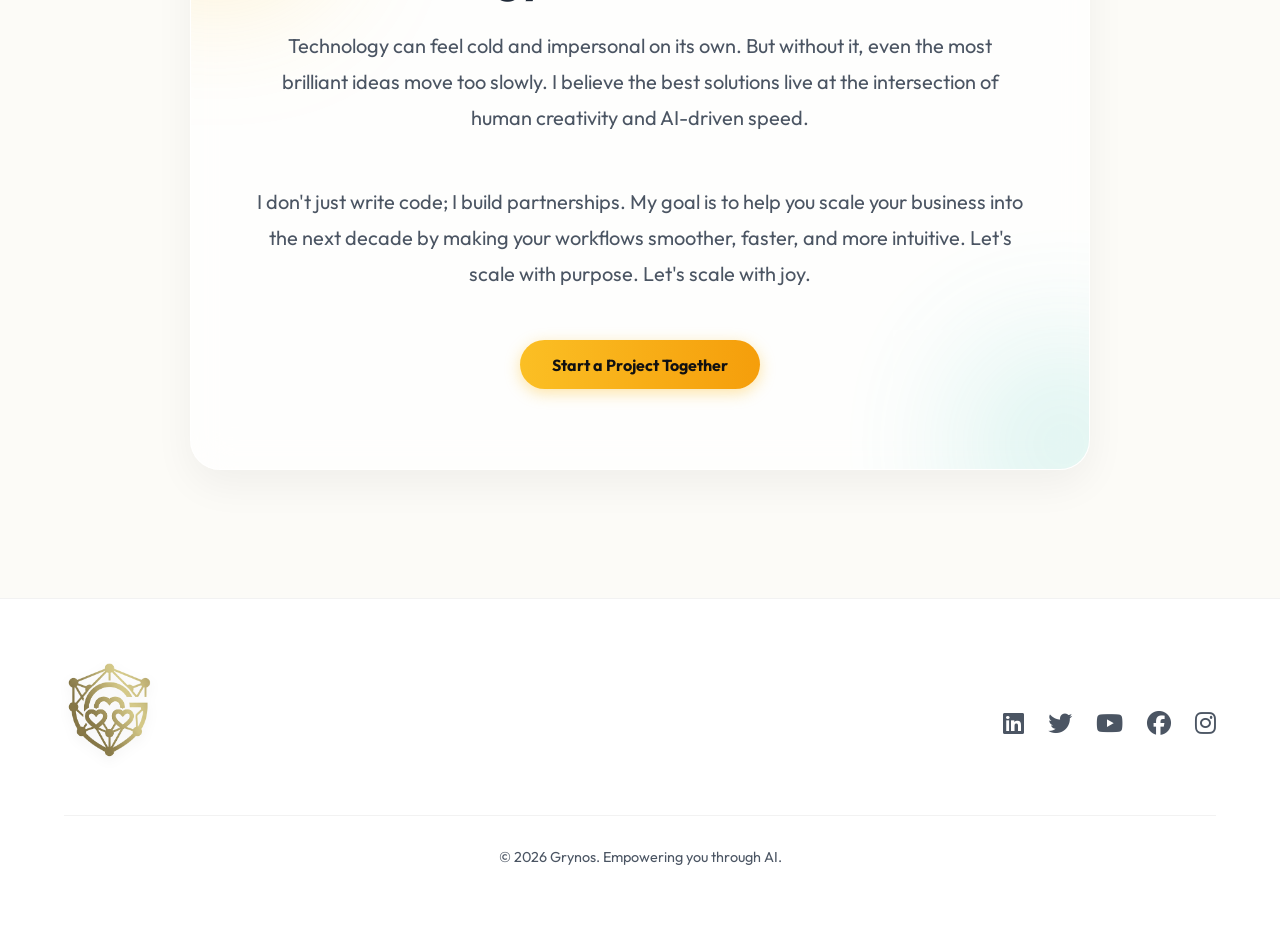
==== commit c2006838: "fix: eliminated white rectangle behind logo using in-flow layout + mix-blend-mode multiply" ====
--- a/Grynos/index.html
+++ b/Grynos/index.html
@@ -25,7 +25,7 @@
     <link rel="icon" type="image/png" href="grynos-favicon-transparent.png">
     <meta name="keywords"
         content="AI automation, web development, micro SaaS, e-commerce, business growth, Philippines, AI consultant">
-    <link rel="stylesheet" href="styles.css?v=7">
+    <link rel="stylesheet" href="styles.css?v=8">
     <script type="application/ld+json">
     {
         "@context": "https://schema.org",
@@ -57,7 +57,7 @@
     <!-- Navigation -->
     <nav id="navbar">
         <a href="/" class="logo hover-target">
-            <img src="grynos-logo-transparent.png?v=2" alt="Grynos Logo" class="logo-img logo-desktop">
+            <img src="grynos-logo-2.jpg?v=3" alt="Grynos Logo" class="logo-img logo-desktop">
             <img src="grynos-favicon-transparent.png" alt="Grynos Logo" class="logo-img logo-mobile">
         </a>
         <div class="nav-links">
--- a/Grynos/styles.css
+++ b/Grynos/styles.css
@@ -90,6 +90,8 @@
     width: 100%;
     top: 0;
     z-index: 100;
+    background: var(--bg-color);
+    /* Solid cream background to enable mix-blend-mode on logo */
     backdrop-filter: blur(12px);
     -webkit-backdrop-filter: blur(12px);
     border-bottom: 1px solid var(--glass-border);
@@ -108,9 +110,6 @@
     text-decoration: none;
     transition: opacity 0.3s ease;
     margin: 0;
-    position: relative;
-    height: 3.5rem;
-    width: 8rem;
 }
 
 .logo:hover {
@@ -123,22 +122,32 @@
 }
 
 .logo-img {
-    position: absolute;
-    top: -1rem;
-    left: -2rem;
-    /* Reign in left shift slightly for standard wide displays */
+    object-fit: contain;
+}
+
+/* Desktop full wordmark: use multiply blend to nuke the white background */
+.logo-img.logo-desktop {
     height: 12rem;
-    /* 14rem is a bit overkill, 12rem is still massively imposing without risking complete screen wrap issues */
     width: auto;
+    mix-blend-mode: multiply;
+    filter: contrast(110%) brightness(100%);
+    /* Use negative margins to keep the nav bar slim while the logo extends visually */
+    margin: -3rem -1rem -4.5rem -2rem;
+    transition: transform 0.3s ease, filter 0.3s ease;
+}
+
+.logo:hover .logo-img.logo-desktop {
+    transform: translateY(0.15rem);
+    filter: contrast(115%) brightness(100%);
+}
+
+/* Mobile emblem stays absolute for clean centering */
+.logo-img.logo-mobile {
+    height: 2.8rem;
+    width: 2.8rem;
     object-fit: contain;
-    /* Removed mix-blend-mode, this is a native transparent PNG now so let it breathe globally! */
-    filter: drop-shadow(0 4px 6px rgba(0, 0, 0, 0.05));
-    transition: transform 0.3s ease, filter 0.3s ease;
-}
-
-.logo:hover .logo-img {
-    transform: translateY(0.25rem);
-    filter: drop-shadow(0 6px 10px rgba(0, 0, 0, 0.08));
+    filter: drop-shadow(0 2px 4px rgba(0, 0, 0, 0.08));
+    transition: transform 0.3s ease;
 }
 
 /* Footer Independent Logo Stylings */
@@ -1317,23 +1326,9 @@
         display: block !important;
     }
 
-    .logo {
-        height: 2.8rem;
-        width: 3rem;
-    }
-
     .logo-img.logo-mobile {
-        position: absolute;
         height: 2.8rem;
         width: 2.8rem;
-        left: 0;
-        top: 50%;
-        transform: translateY(-50%);
-        filter: drop-shadow(0 2px 4px rgba(0, 0, 0, 0.08));
-    }
-
-    .logo:hover .logo-img.logo-mobile {
-        transform: translateY(calc(-50% + 1px));
     }
 
     .footer-logo {
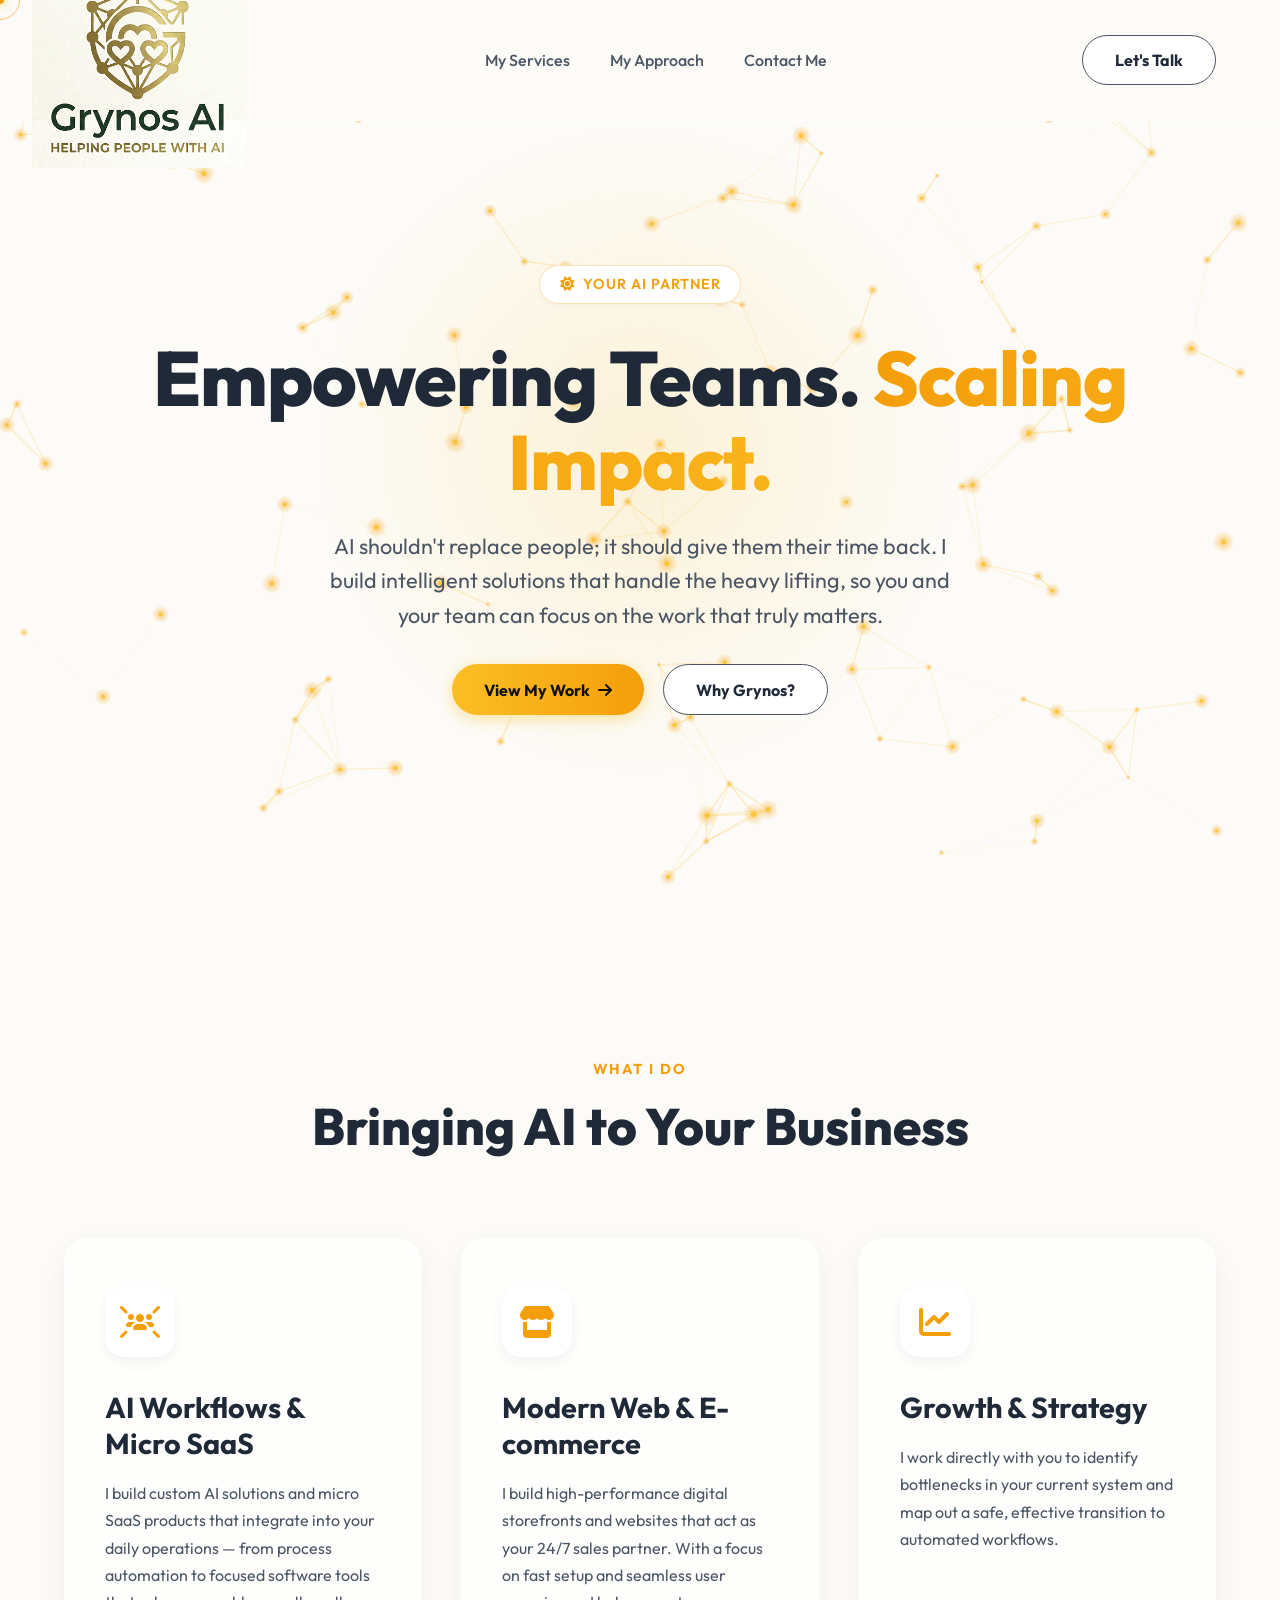
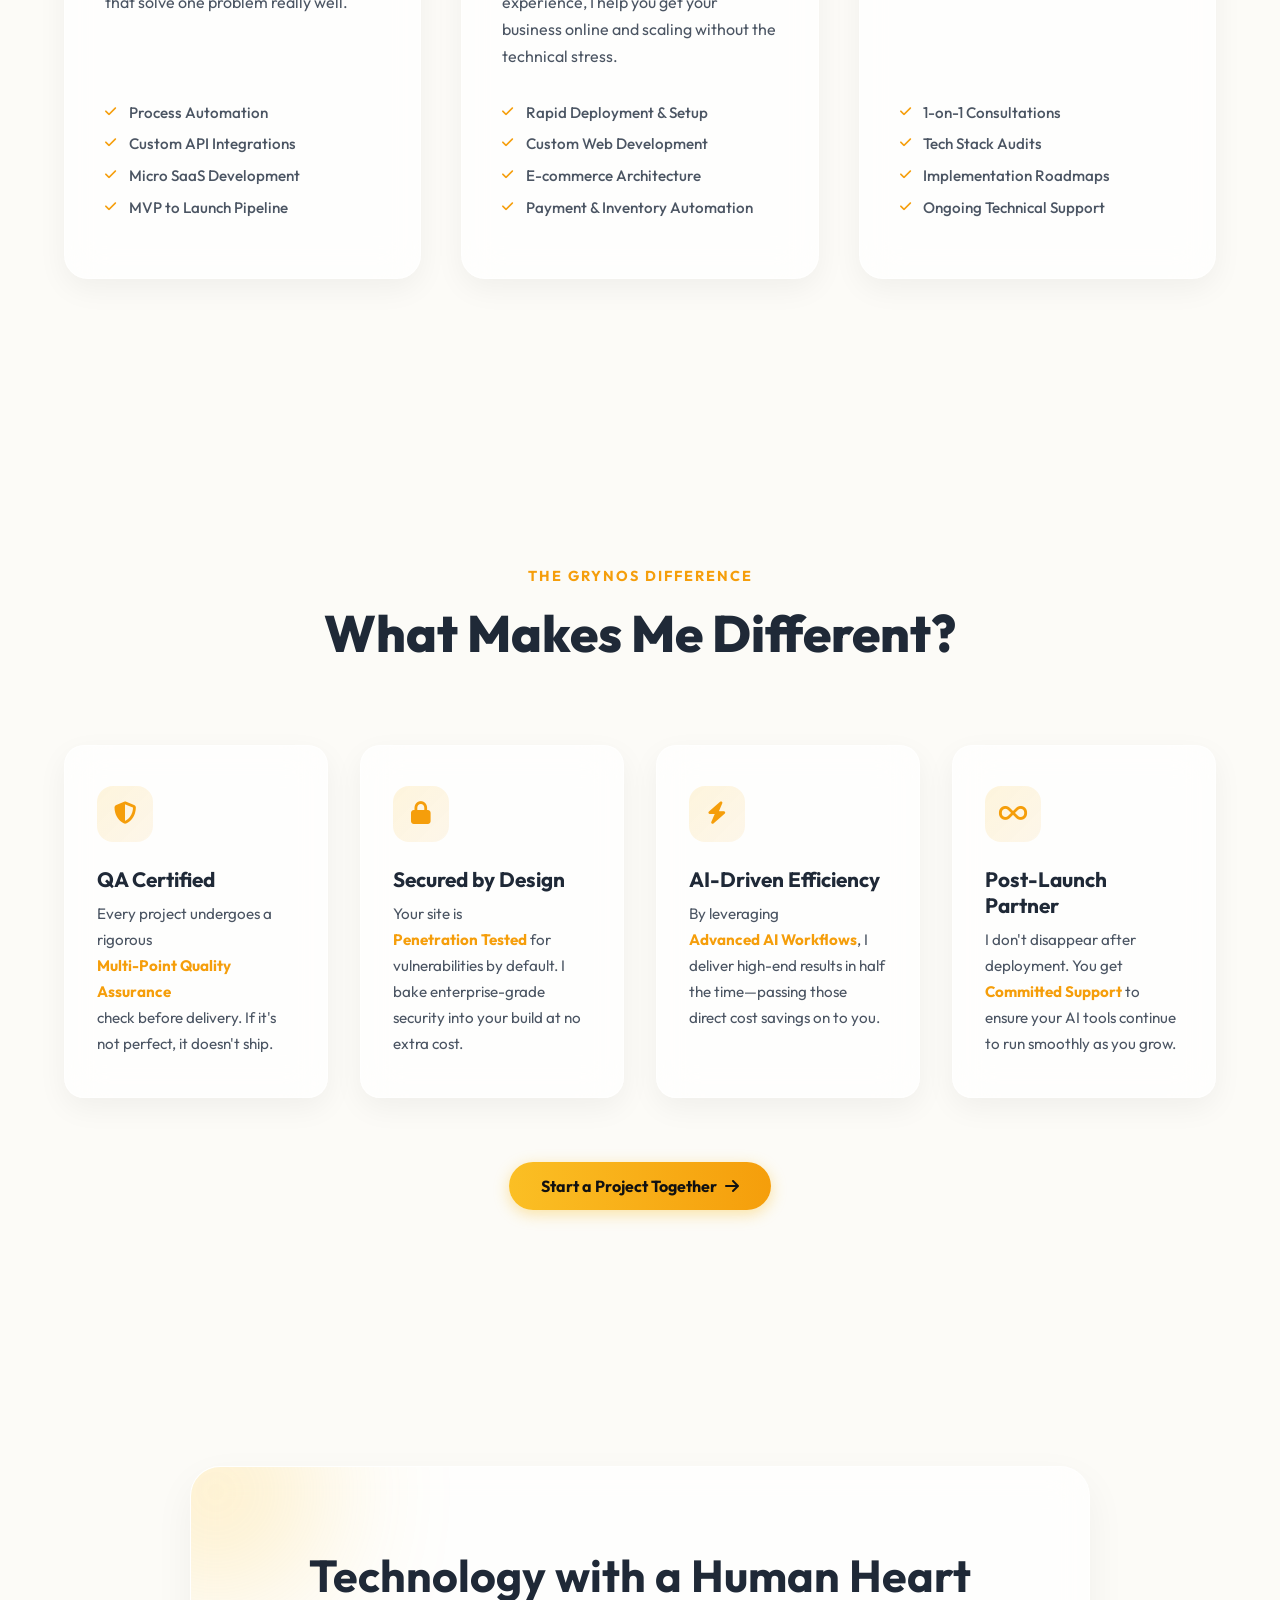
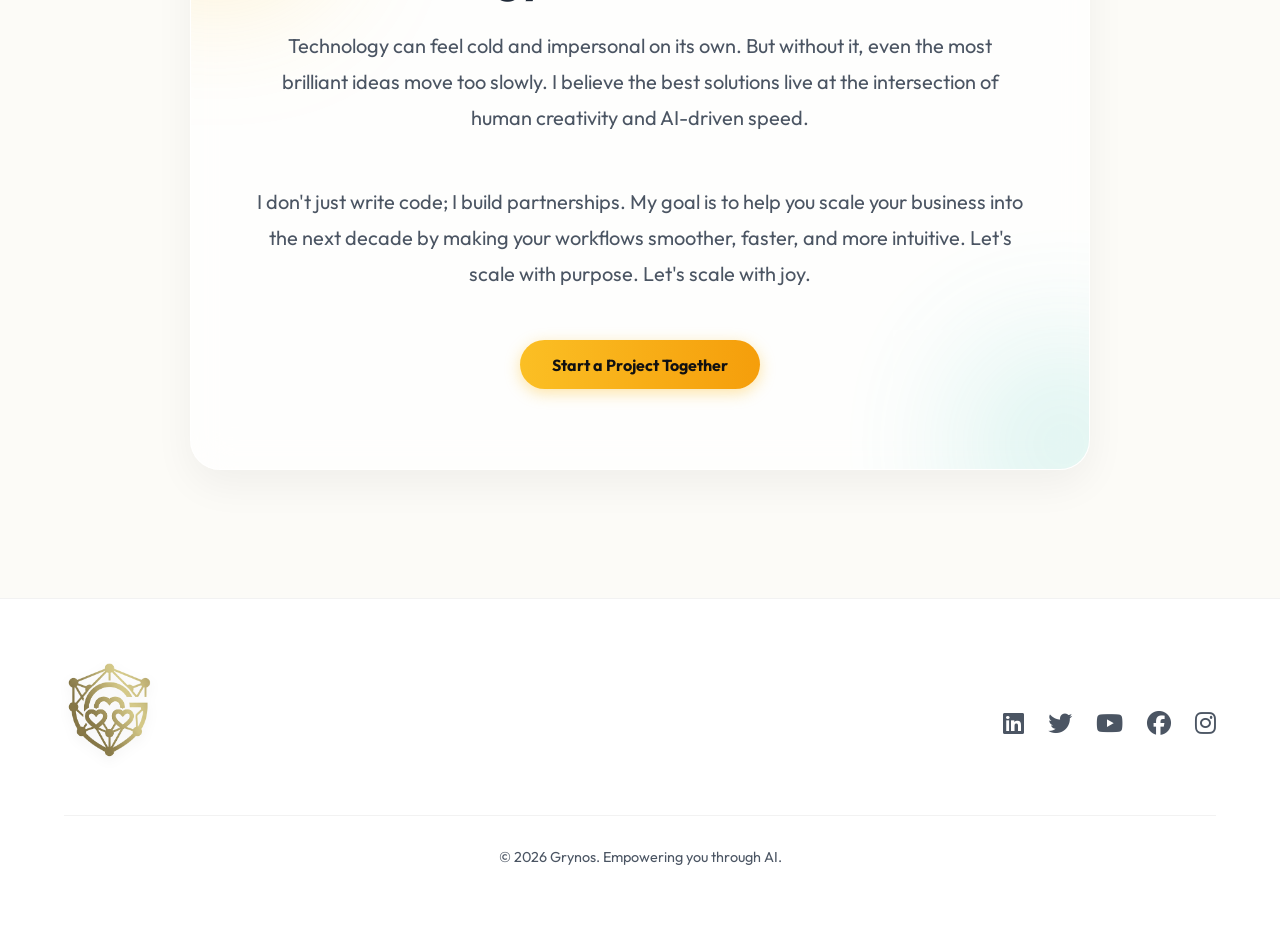
==== commit 64b36384: "feat: update site styles, scripts, and add Vercel config Co-Authored-By: Claude Sonnet 4.6 <noreply@" ====
--- a/Grynos/index.html
+++ b/Grynos/index.html
@@ -241,8 +241,7 @@
                     let’s see how we can build something great together.</p>
             </div>
 
-            <form id="contact-form" name="contact" method="POST" data-netlify="true" data-netlify-honeypot="bot-field">
-                <input type="hidden" name="form-name" value="contact">
+            <form id="contact-form" name="contact" method="POST">
                 <p style="display:none"><label>Don't fill this out: <input name="bot-field"></label></p>
                 <!-- Section 1: The Basics -->
                 <div class="form-group">
@@ -416,7 +415,7 @@
             <div class="service-modal-icon" id="modal-icon"></div>
             <h3 id="modal-title"></h3>
             <p class="modal-desc" id="modal-desc"></p>
-            <div class="rate-card" id="modal-rates"></div>
+            <div id="modal-rates"></div>
             <ul class="modal-features" id="modal-features"></ul>
             <div style="text-align: center;">
                 <a href="#contact" class="btn btn-primary hover-target" id="modal-cta">
--- a/Grynos/styles.css
+++ b/Grynos/styles.css
@@ -1223,6 +1223,118 @@
     margin-bottom: 2rem;
 }
 
+/* Region Toggle */
+.region-toggle {
+    display: flex;
+    background: rgba(0, 0, 0, 0.04);
+    border: 1px solid rgba(0, 0, 0, 0.06);
+    border-radius: 12px;
+    padding: 3px;
+    margin: 0 auto 1.5rem;
+    position: relative;
+    width: fit-content;
+    gap: 2px;
+}
+
+.region-btn {
+    padding: 0.5rem 1.2rem;
+    border: none;
+    background: transparent;
+    font-family: 'Outfit', sans-serif;
+    font-size: 0.82rem;
+    font-weight: 600;
+    color: var(--text-muted);
+    border-radius: 10px;
+    cursor: pointer;
+    transition: all 0.3s ease;
+    position: relative;
+    z-index: 1;
+    white-space: nowrap;
+    text-align: center;
+    letter-spacing: 0.3px;
+}
+
+.region-btn .currency-symbol {
+    font-weight: 800;
+    margin-right: 4px;
+}
+
+.region-btn.active {
+    color: #fff;
+}
+
+.region-toggle-slider {
+    position: absolute;
+    top: 3px;
+    left: 3px;
+    height: calc(100% - 6px);
+    width: calc(33.333% - 3px);
+    background: var(--text-main);
+    border-radius: 10px;
+    transition: transform 0.3s cubic-bezier(0.4, 0, 0.2, 1);
+}
+
+/* Hourly Rate Card */
+.hourly-rate-card {
+    background: linear-gradient(135deg, rgba(251, 191, 36, 0.1), rgba(245, 158, 11, 0.05));
+    border: 1px solid rgba(245, 158, 11, 0.25);
+    border-radius: 20px;
+    padding: 2rem;
+    text-align: center;
+    margin-bottom: 1.5rem;
+}
+
+.hourly-rate-label {
+    font-size: 0.8rem;
+    font-weight: 700;
+    text-transform: uppercase;
+    letter-spacing: 1.5px;
+    color: var(--accent-2);
+    margin-bottom: 0.5rem;
+}
+
+.hourly-rate-price {
+    font-size: 2.8rem;
+    font-weight: 800;
+    color: var(--text-main);
+    line-height: 1.2;
+    transition: opacity 0.2s ease;
+}
+
+.hourly-rate-suffix {
+    font-size: 1.2rem;
+    font-weight: 500;
+    color: var(--text-muted);
+}
+
+.hourly-rate-note {
+    font-size: 0.85rem;
+    color: var(--text-muted);
+    margin-top: 0.5rem;
+}
+
+/* Rate Section Divider */
+.rate-section-label {
+    text-align: center;
+    font-size: 0.8rem;
+    font-weight: 600;
+    text-transform: uppercase;
+    letter-spacing: 1.5px;
+    color: var(--text-muted);
+    margin-bottom: 1rem;
+    display: flex;
+    align-items: center;
+    gap: 1rem;
+}
+
+.rate-section-label::before,
+.rate-section-label::after {
+    content: '';
+    flex: 1;
+    height: 1px;
+    background: rgba(0, 0, 0, 0.08);
+}
+
 .rate-tier {
     background: white;
     border: 1px solid rgba(0, 0, 0, 0.08);
@@ -1314,6 +1426,31 @@
     font-size: 0.8rem;
 }
 
+/* Reduced Motion */
+@media (prefers-reduced-motion: reduce) {
+    *,
+    *::before,
+    *::after {
+        animation-duration: 0.01ms !important;
+        animation-iteration-count: 1 !important;
+        transition-duration: 0.01ms !important;
+    }
+
+    /* Restore opacity for elements that fade in via animation */
+    .hero h1,
+    .hero p,
+    .cta-group,
+    .badge {
+        opacity: 1;
+        transform: none;
+    }
+
+    .cursor-dot,
+    .cursor-halo {
+        display: none !important;
+    }
+}
+
 /* Responsive */
 @media (max-width: 768px) {
 
@@ -1463,4 +1600,13 @@
     .rate-card {
         grid-template-columns: 1fr;
     }
+
+    .region-btn {
+        padding: 0.5rem 1rem;
+        font-size: 0.85rem;
+    }
+
+    .hourly-rate-price {
+        font-size: 2.2rem;
+    }
 }
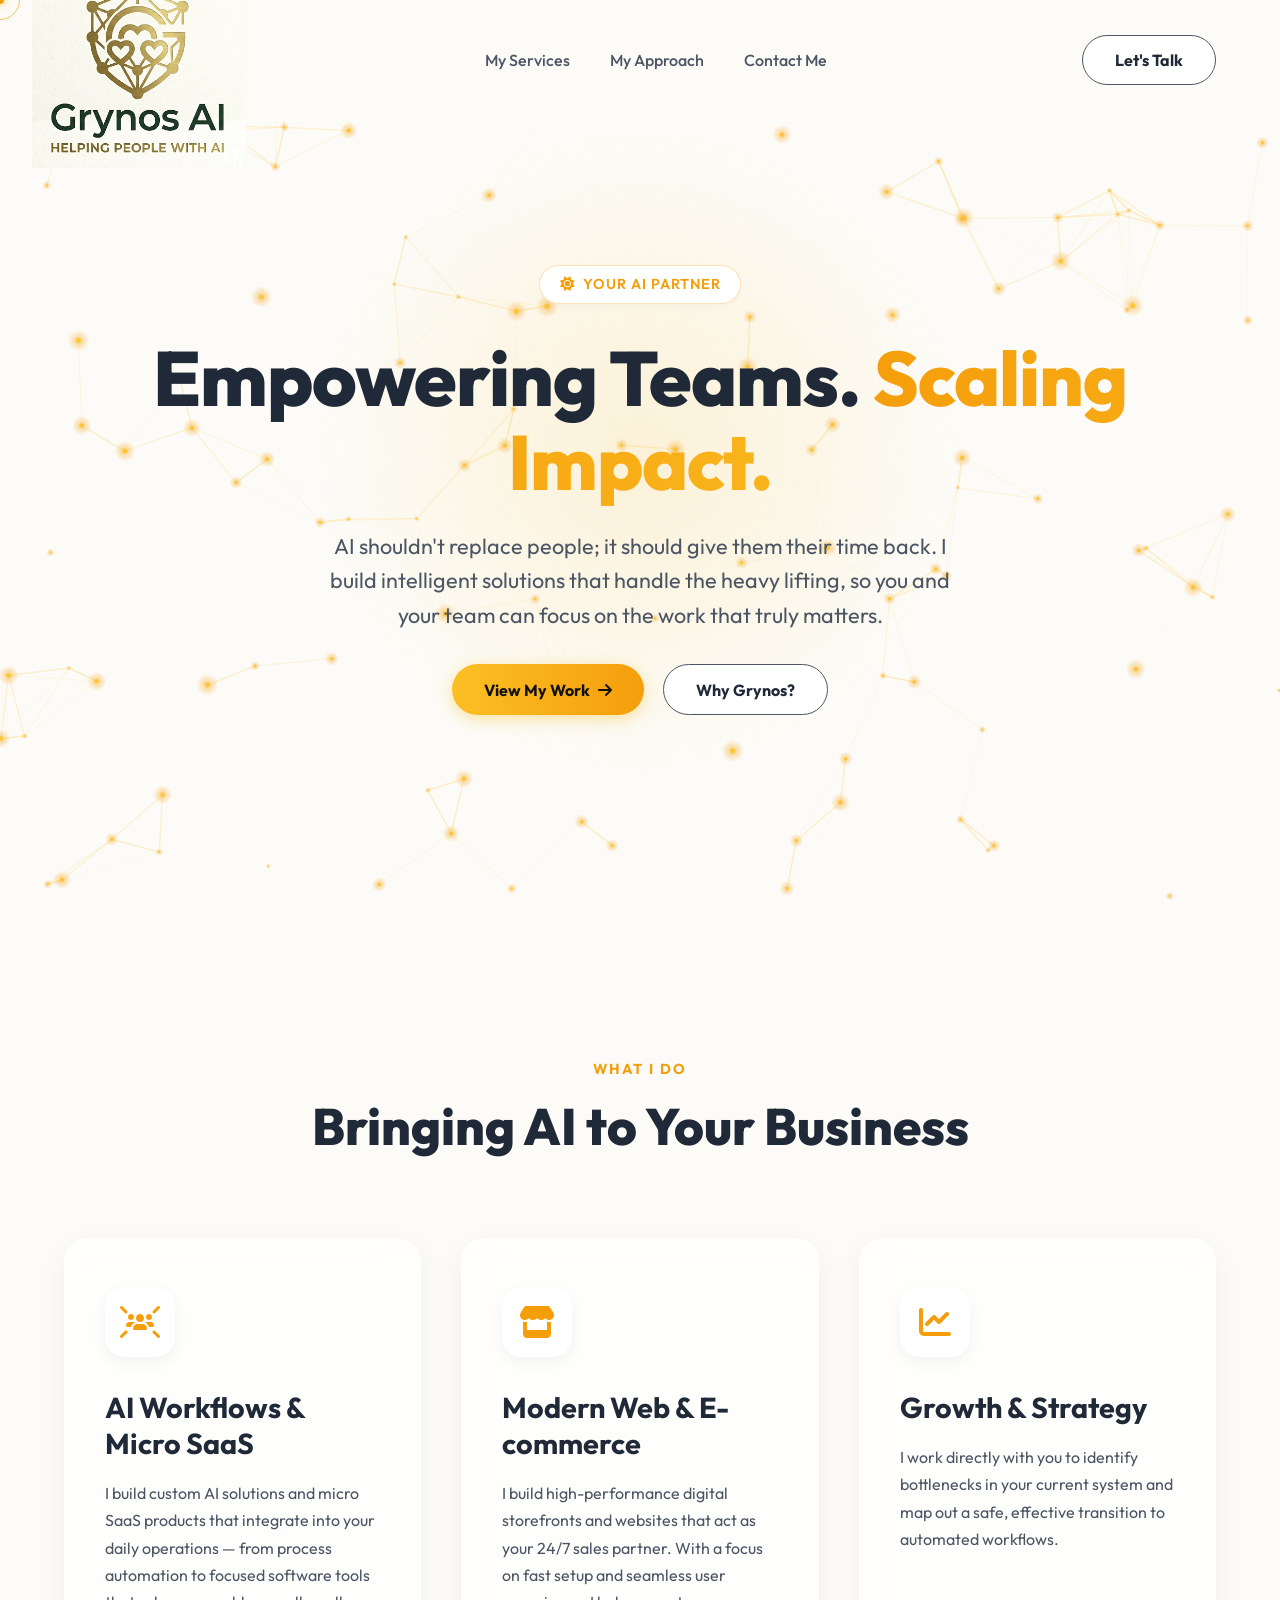
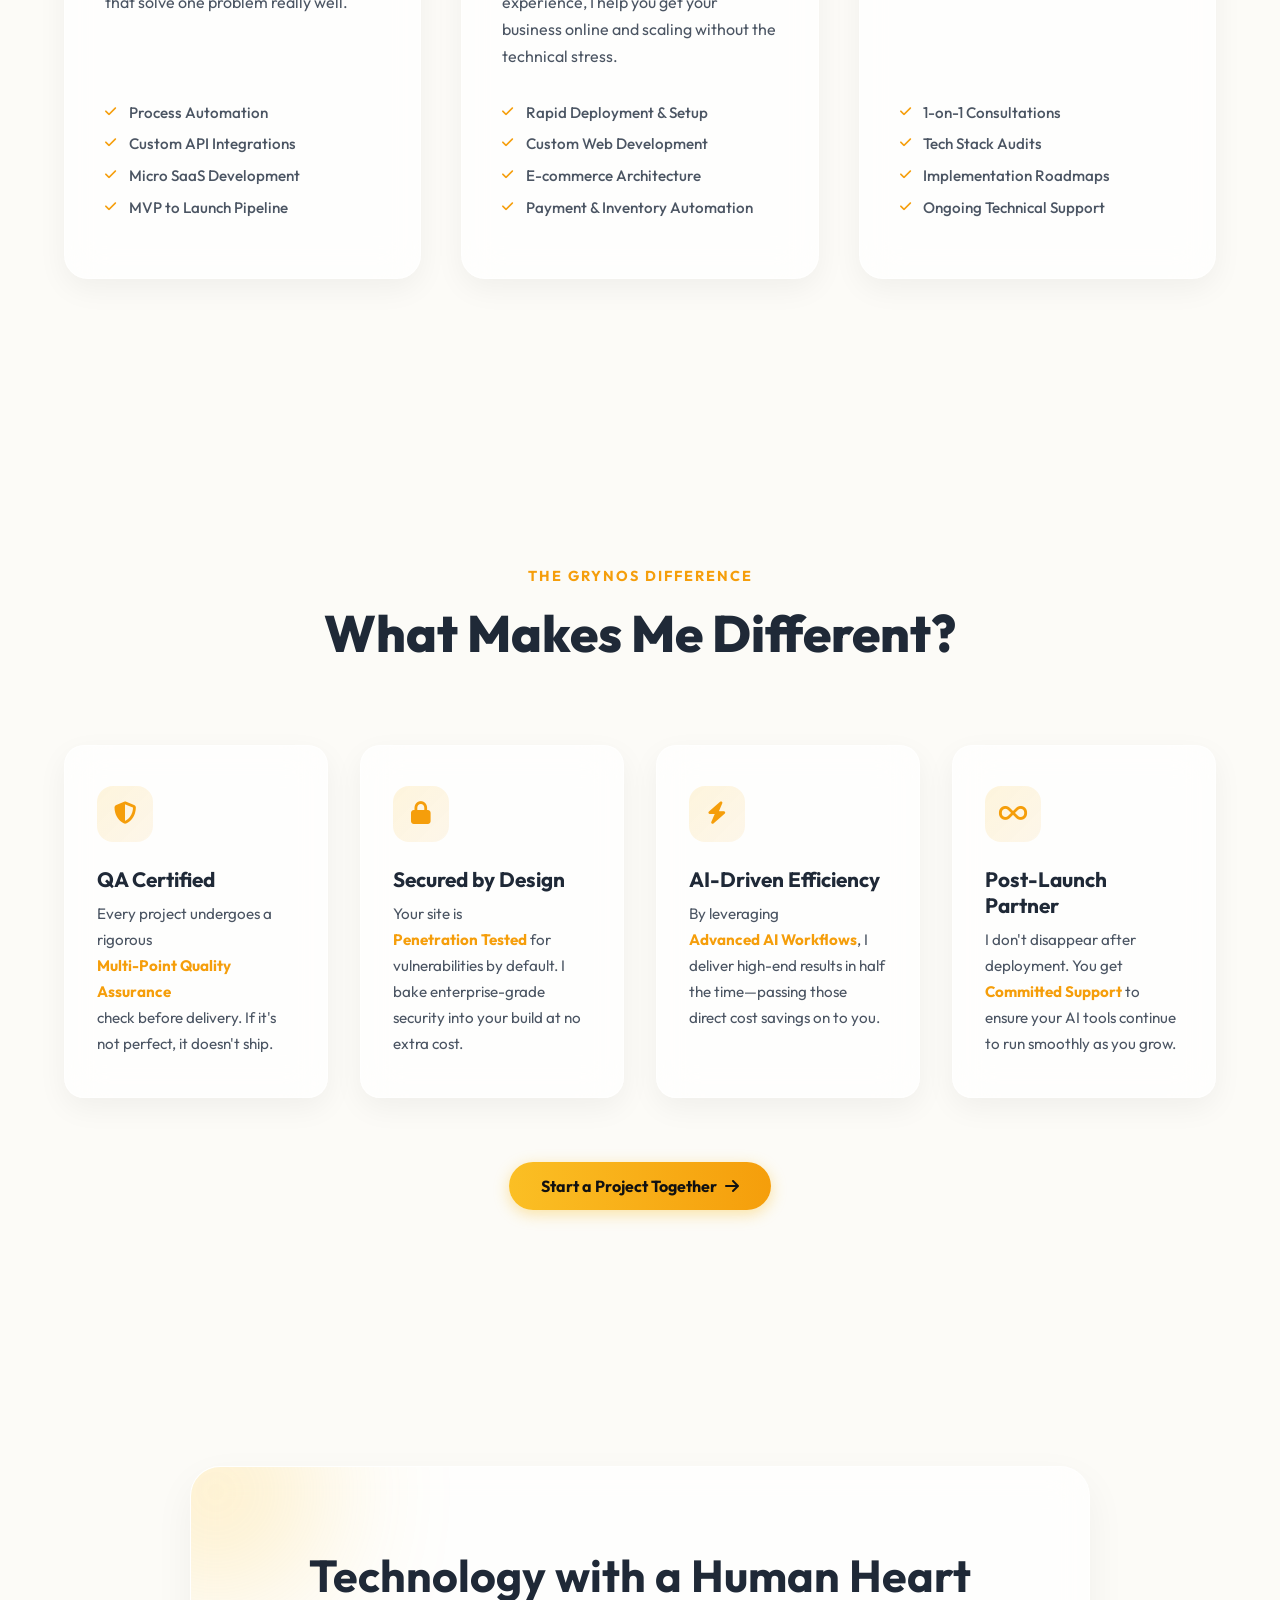
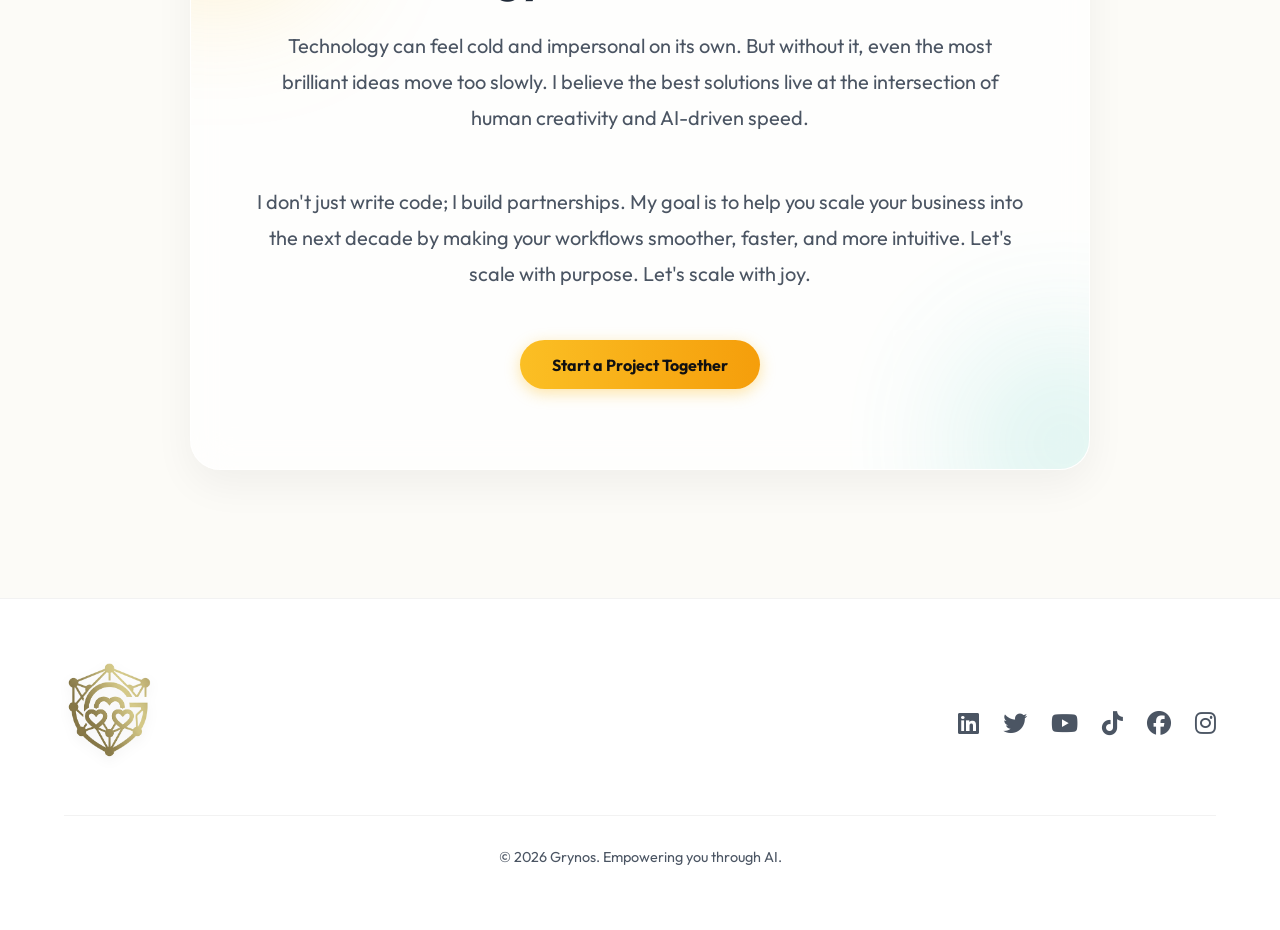
==== commit a4cdfc93: "feat: add TikTok, Facebook, and Instagram social links Co-Authored-By: Claude Sonnet 4.6 <noreply@an" ====
--- a/Grynos/index.html
+++ b/Grynos/index.html
@@ -436,8 +436,9 @@
                     class="hover-target"><i class="fa-brands fa-linkedin"></i></a>
                 <a href="#" class="hover-target"><i class="fa-brands fa-twitter"></i></a>
                 <a href="#" class="hover-target"><i class="fa-brands fa-youtube"></i></a>
-                <a href="#" class="hover-target"><i class="fa-brands fa-facebook"></i></a>
-                <a href="#" class="hover-target"><i class="fa-brands fa-instagram"></i></a>
+                <a href="https://www.tiktok.com/@grynos" target="_blank" rel="noopener noreferrer" class="hover-target"><i class="fa-brands fa-tiktok"></i></a>
+                <a href="https://www.facebook.com/grynos/" target="_blank" rel="noopener noreferrer" class="hover-target"><i class="fa-brands fa-facebook"></i></a>
+                <a href="https://www.instagram.com/grynos.ai/" target="_blank" rel="noopener noreferrer" class="hover-target"><i class="fa-brands fa-instagram"></i></a>
             </div>
         </div>
         <div class="footer-bottom">
